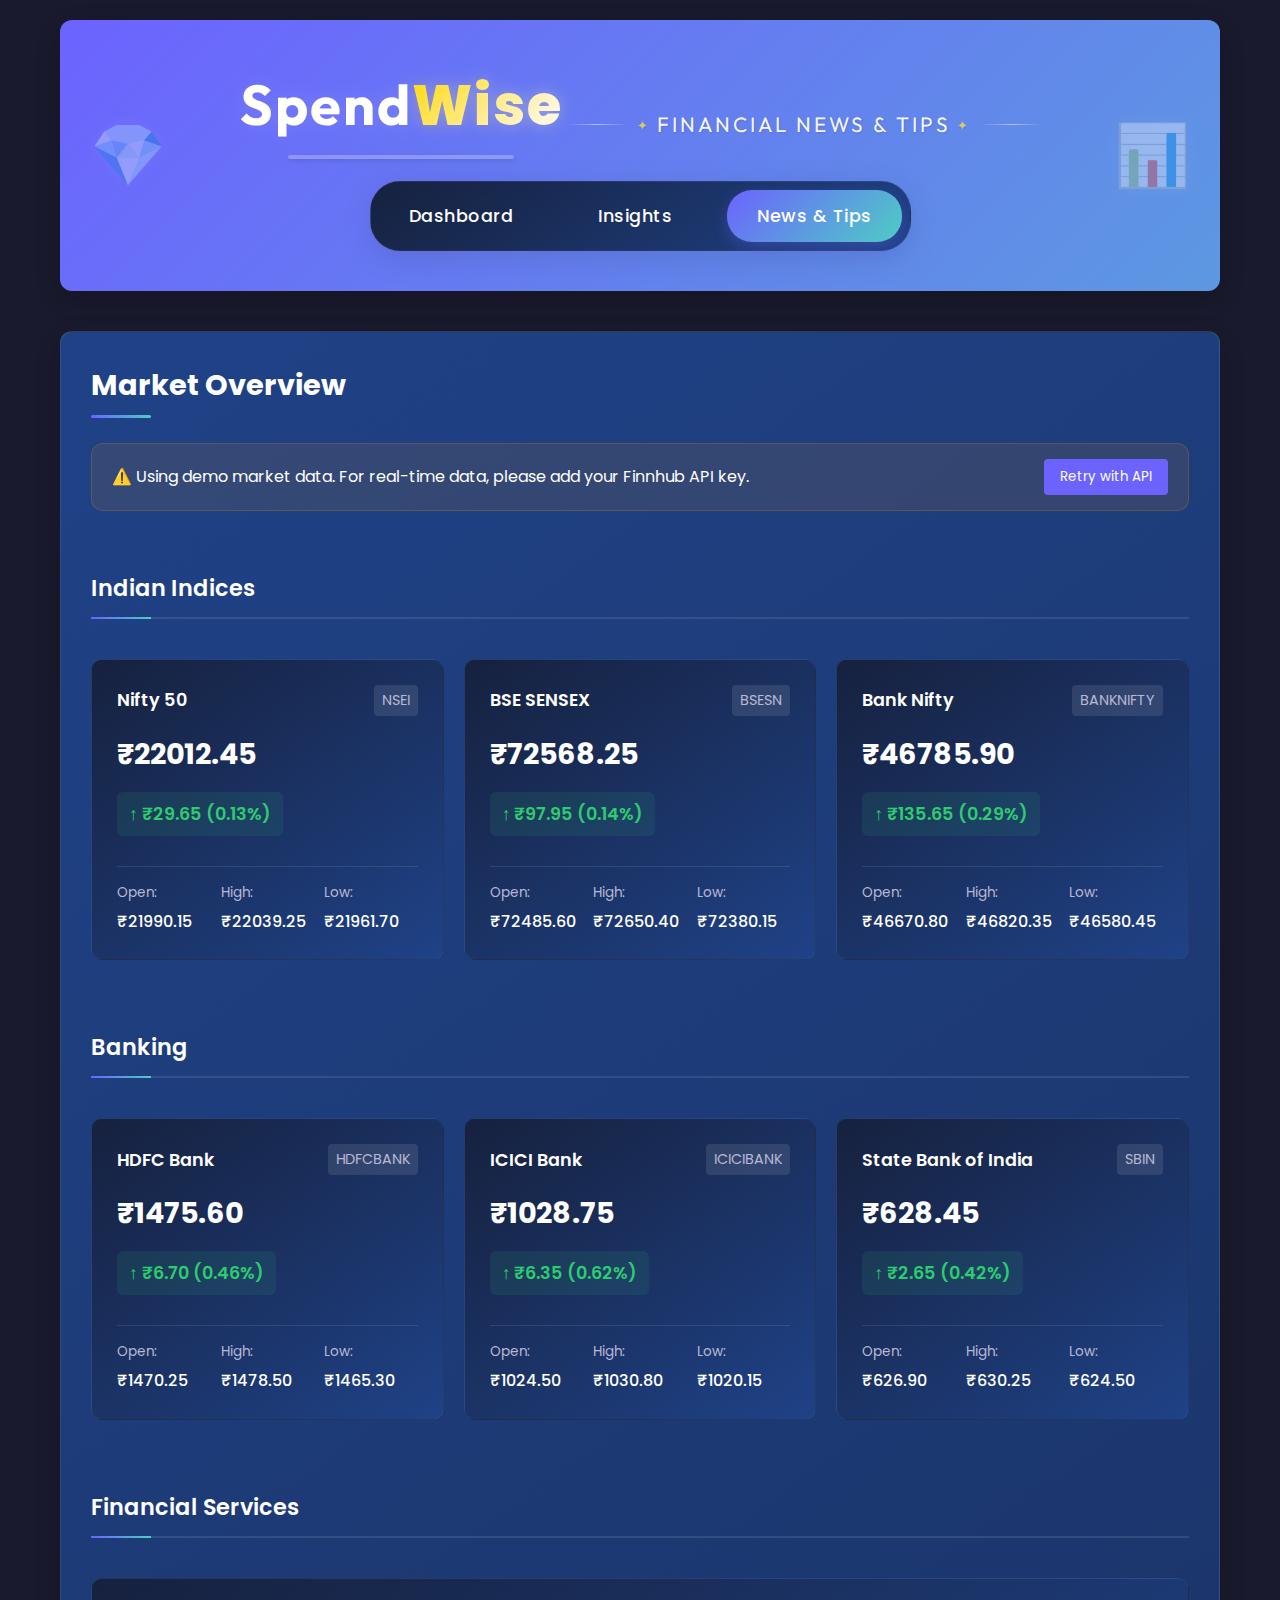
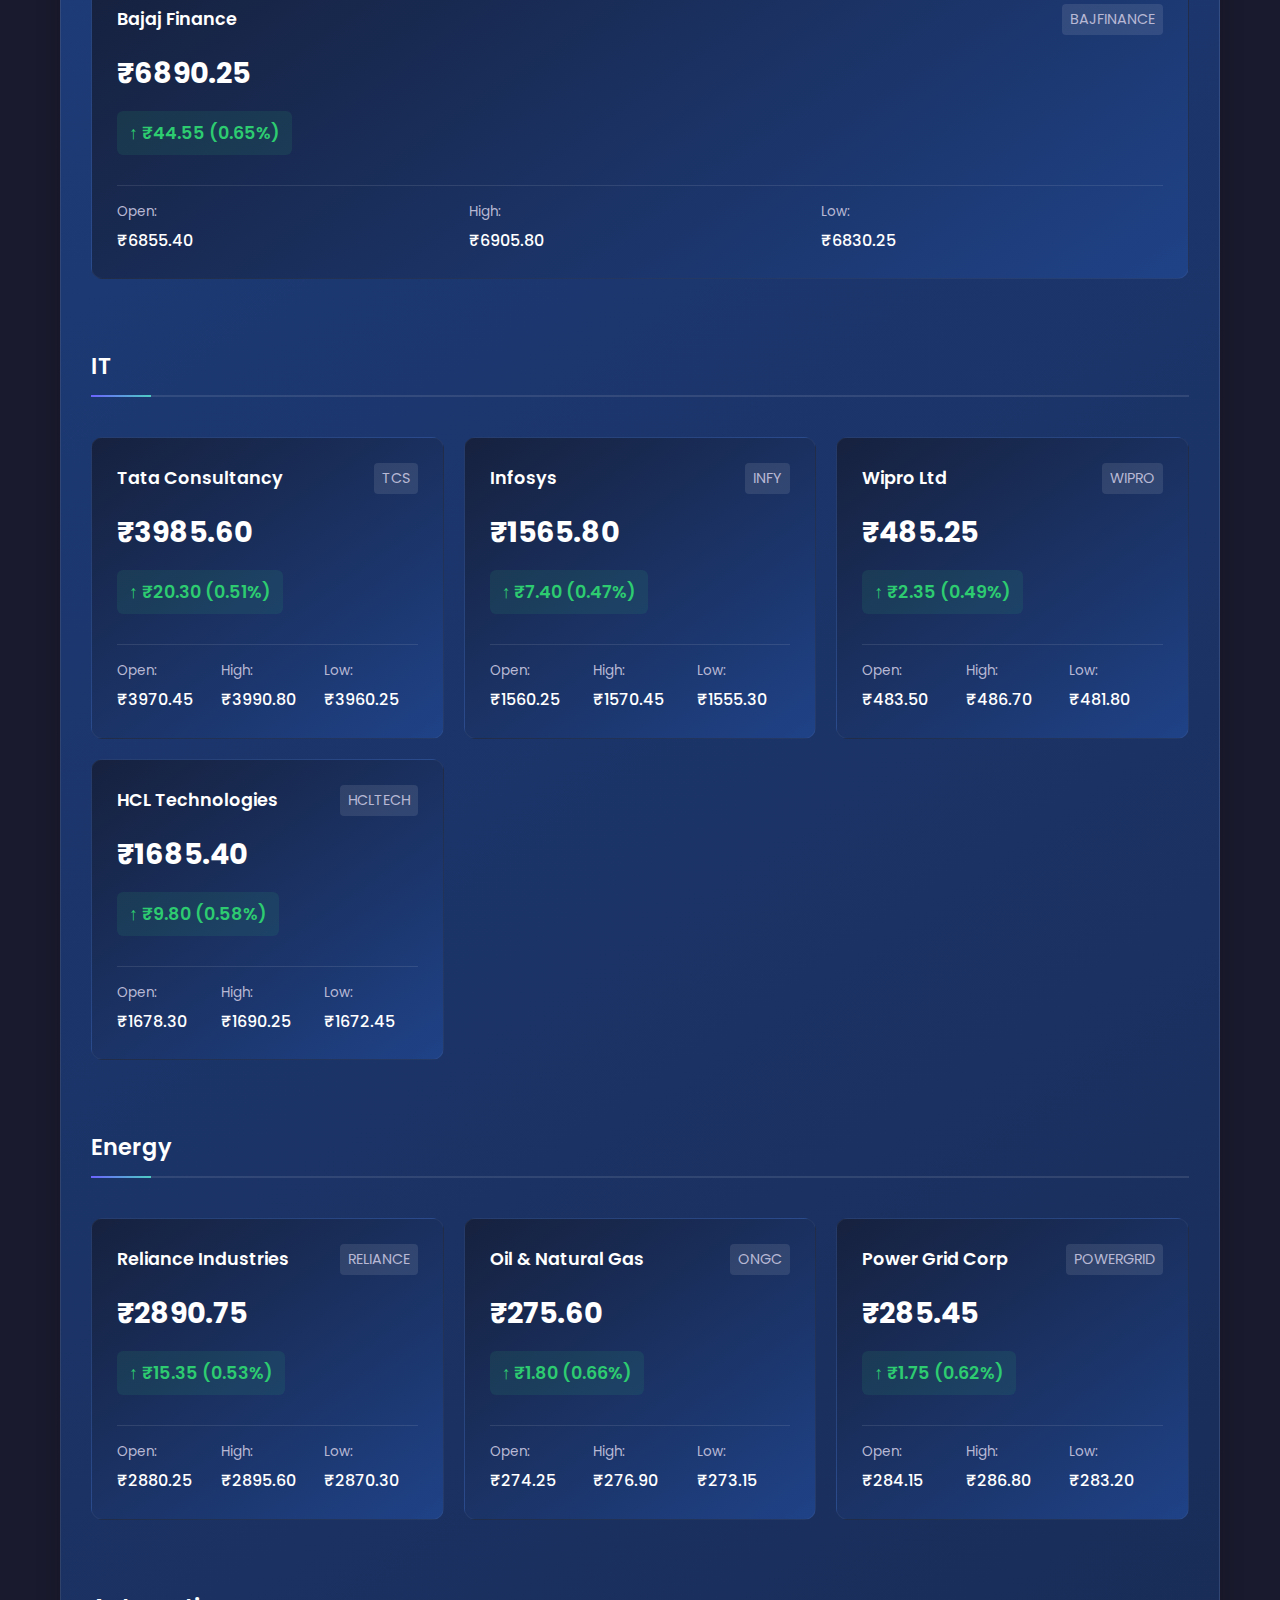
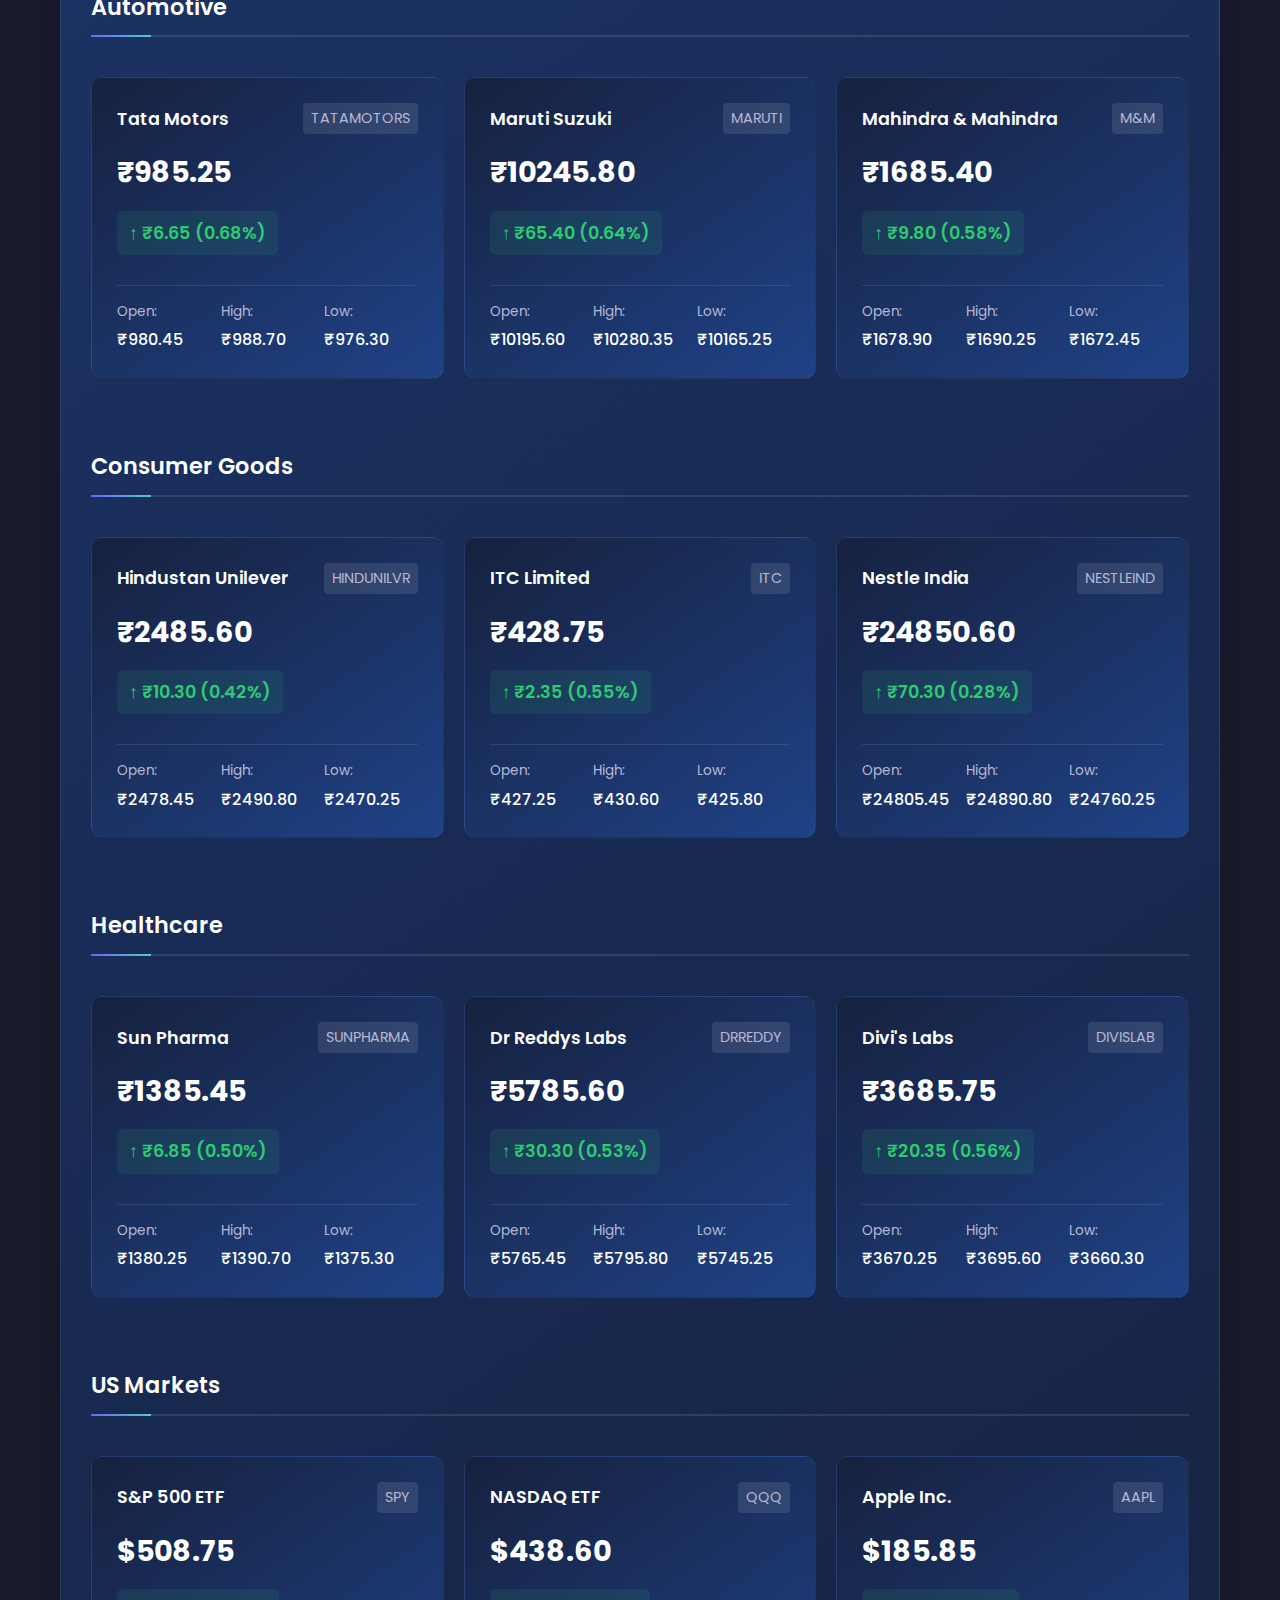
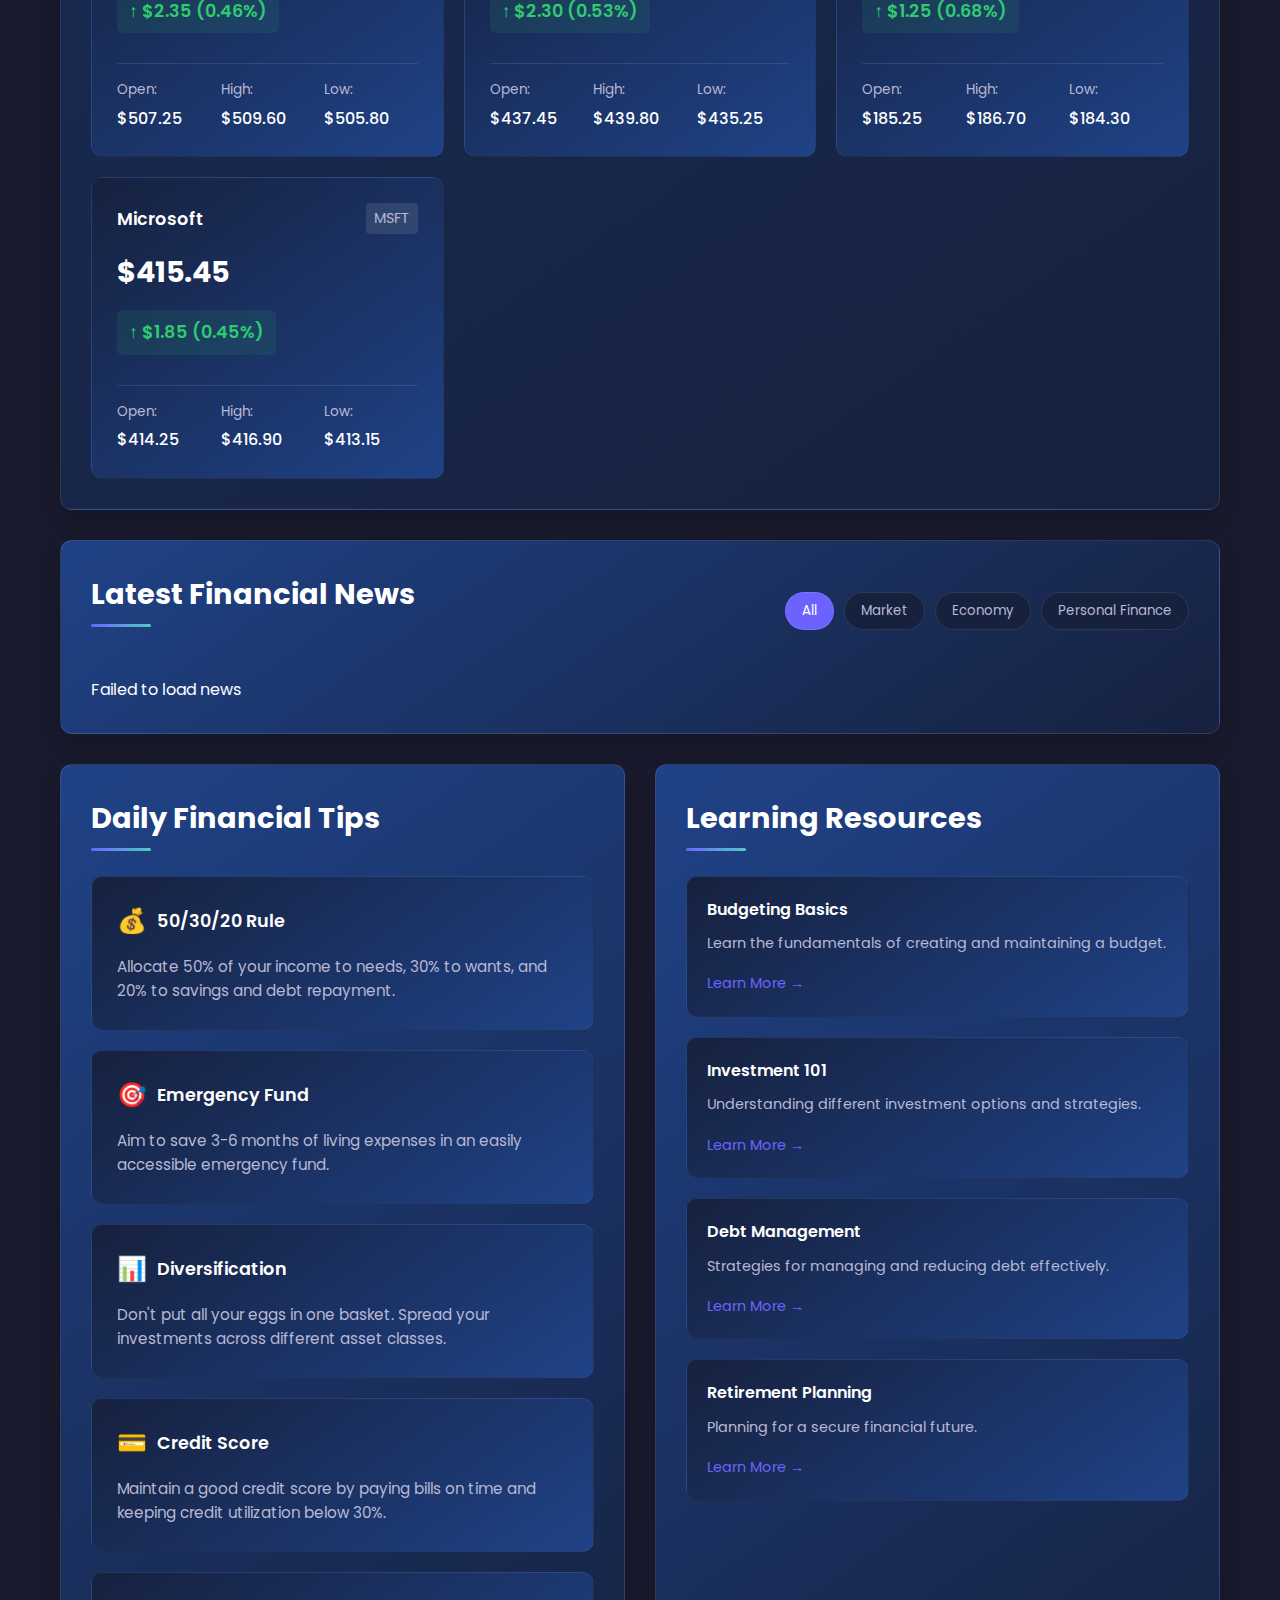
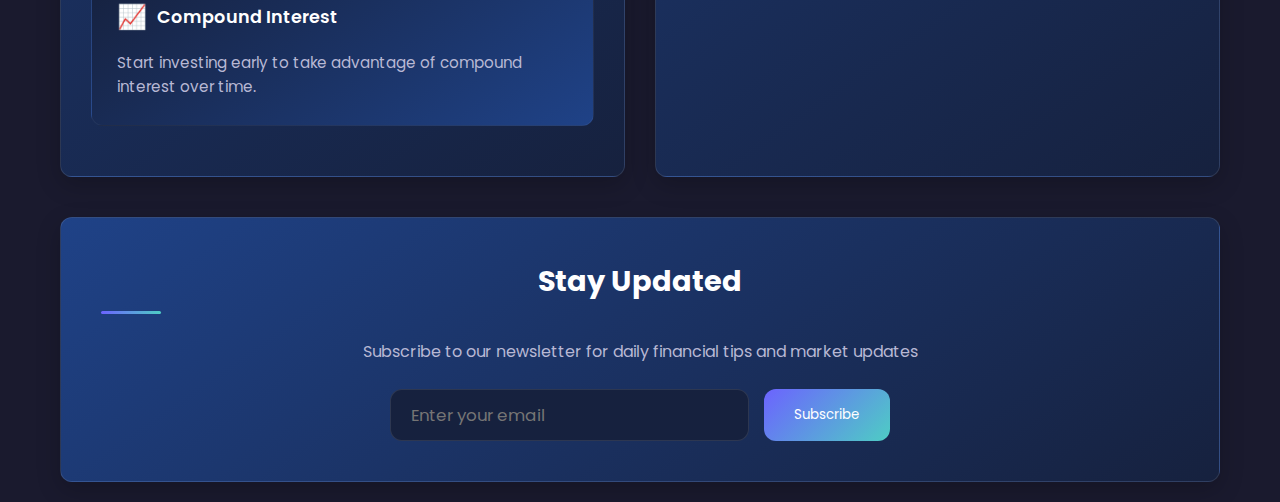
==== finance-news.html @ 13750cd9 "Added most of the functions" ====
<!DOCTYPE html>
<html lang="en">
<head>
    <meta charset="UTF-8">
    <meta name="viewport" content="width=device-width, initial-scale=1.0">
    <title>SpendWise - Financial News & Tips</title>
    <link rel="preconnect" href="https://fonts.googleapis.com">
    <link rel="preconnect" href="https://fonts.gstatic.com" crossorigin>
    <link href="https://fonts.googleapis.com/css2?family=Outfit:wght@400;500;600;700&family=Poppins:wght@300;400;500;600;700&display=swap" rel="stylesheet">
    <link rel="stylesheet" href="styles.css">
    <link rel="stylesheet" href="finance-news.css">
</head>
<body>
    <div class="container">
        <header>
            <h1>Spend<span class="wise-gradient" data-text="Wise">Wise</span></h1>
            <div class="subtitle-container">
                <p class="subtitle">Financial News & Tips</p>
            </div>
            <nav class="main-nav">
                <a href="index.html" class="nav-link">Dashboard</a>
                <a href="insights.html" class="nav-link">Insights</a>
                <a href="finance-news.html" class="nav-link active">News & Tips</a>
            </nav>
        </header>

        <div class="news-grid">
            <!-- Market Overview Section -->
            <div class="market-section">
                <h2>Market Overview</h2>
                <div class="market-indicators" id="marketIndicators">
                    <!-- Market indicators will be added dynamically -->
                </div>
            </div>

            <!-- Latest News Section -->
            <div class="news-section">
                <div class="section-header">
                    <h2>Latest Financial News</h2>
                    <div class="news-filters">
                        <button class="filter-btn active" data-category="all">All</button>
                        <button class="filter-btn" data-category="market">Market</button>
                        <button class="filter-btn" data-category="economy">Economy</button>
                        <button class="filter-btn" data-category="personal">Personal Finance</button>
                    </div>
                </div>
                <div class="news-container" id="newsContainer">
                    <!-- News articles will be added dynamically -->
                </div>
            </div>

            <!-- Financial Tips Section -->
            <div class="tips-section">
                <h2>Daily Financial Tips</h2>
                <div class="tips-carousel" id="tipsCarousel">
                    <!-- Tips will be added dynamically -->
                </div>
            </div>

            <!-- Learning Resources -->
            <div class="resources-section">
                <h2>Learning Resources</h2>
                <div class="resources-grid" id="resourcesGrid">
                    <!-- Resources will be added dynamically -->
                </div>
            </div>
        </div>

        <!-- Newsletter Subscription -->
        <div class="newsletter-section">
            <h2>Stay Updated</h2>
            <p>Subscribe to our newsletter for daily financial tips and market updates</p>
            <form id="newsletterForm" class="newsletter-form">
                <input type="email" id="emailInput" placeholder="Enter your email" required>
                <button type="submit" class="subscribe-btn">Subscribe</button>
            </form>
        </div>
    </div>
    <script src="finance-news.js"></script>
</body>
</html>
---- styles.css ----
* {
    margin: 0;
    padding: 0;
    box-sizing: border-box;
    font-family: 'Poppins', sans-serif;
}

:root {
    --primary-color: #6C63FF;      /* Modern purple */
    --secondary-color: #4ECDC4;    /* Bright turquoise */
    --income-color: #2ECC71;       /* Fresh green */
    --expense-color: #FF6B6B;      /* Soft red */
    --savings-color: #FFD93D;      /* Bright yellow */
    --dark-bg: #1A1A2E;           /* Deep navy */
    --darker-bg: #16213E;         /* Darker navy */
    --card-bg: #1F4287;           /* Rich blue */
    --text-primary: #ffffff;
    --text-secondary: #B8B8D4;
    --box-shadow: 0 8px 24px rgba(0, 0, 0, 0.2);
    --border-radius: 12px;
    --hover-transition: all 0.3s ease;
    --card-border: 1px solid rgba(255, 255, 255, 0.1);
}

body {
    background-color: var(--dark-bg);
    color: var(--text-primary);
    line-height: 1.6;
    min-height: 100vh;
}

.container {
    max-width: 1200px;
    margin: 0 auto;
    padding: 20px;
}

header {
    text-align: center;
    margin-bottom: 40px;
    padding: 40px 20px;
    background: linear-gradient(135deg, var(--primary-color), var(--secondary-color));
    border-radius: var(--border-radius);
    box-shadow: var(--box-shadow);
    position: relative;
    overflow: hidden;
    background-size: 200% 200%;
    animation: gradientShift 15s ease infinite;
}

header::before {
    content: '💎';
    position: absolute;
    left: 30px;
    top: 50%;
    transform: translateY(-50%);
    font-size: 3.8rem;
    opacity: 0.35;
    filter: drop-shadow(0 0 8px rgba(255, 255, 255, 0.15));
    animation: float-left 6s ease-in-out infinite;
}

header::after {
    content: '📊';
    position: absolute;
    right: 30px;
    top: 50%;
    transform: translateY(-50%);
    font-size: 3.8rem;
    opacity: 0.35;
    filter: drop-shadow(0 0 8px rgba(255, 255, 255, 0.15));
    animation: float-right 6s ease-in-out infinite;
}

header h1 {
    font-family: 'Outfit', sans-serif;
    font-size: 3.5rem;
    margin-bottom: 5px;
    font-weight: 700;
    letter-spacing: 2px;
    position: relative;
    display: inline-block;
    color: white;
    filter: drop-shadow(0 0 10px rgba(255, 255, 255, 0.1));
}

header h1::first-letter {
    color: inherit;
    text-shadow: inherit;
}

header h1::after {
    content: '';
    position: absolute;
    bottom: -8px;
    left: 50%;
    transform: translateX(-50%);
    width: 70%;
    height: 4px;
    background: rgba(255, 255, 255, 0.25);
    border-radius: 4px;
    box-shadow: 0 2px 4px rgba(0, 0, 0, 0.1);
}

.subtitle-container {
    position: relative;
    margin-top: 20px;
    padding-top: 15px;
    display: inline-flex;
    align-items: center;
    gap: 15px;
}

.subtitle-container::before,
.subtitle-container::after {
    content: '';
    height: 1px;
    width: 60px;
    background: linear-gradient(to right, transparent, rgba(255, 255, 255, 0.5), transparent);
}

.subtitle {
    font-family: 'Outfit', sans-serif;
    color: rgba(255, 255, 255, 0.95);
    font-size: 1.3rem;
    font-weight: 400;
    letter-spacing: 3px;
    text-transform: uppercase;
    position: relative;
    display: inline-block;
    padding: 0 15px;
    text-shadow: 1px 1px 2px rgba(0, 0, 0, 0.1);
}

.subtitle::before,
.subtitle::after {
    content: '✦';
    position: absolute;
    top: 50%;
    transform: translateY(-50%);
    color: var(--savings-color);
    font-size: 0.8rem;
    opacity: 0.8;
}

.subtitle::before {
    left: -5px;
}

.subtitle::after {
    right: -5px;
}

/* Add a subtle animation to the header */
@keyframes gradientShift {
    0% {
        background-position: 0% 50%;
    }
    50% {
        background-position: 100% 50%;
    }
    100% {
        background-position: 0% 50%;
    }
}

@keyframes float-left {
    0%, 100% {
        transform: translateY(-50%) translateX(0);
        opacity: 0.35;
    }
    50% {
        transform: translateY(-50%) translateX(8px);
        opacity: 0.4;
    }
}

@keyframes float-right {
    0%, 100% {
        transform: translateY(-50%) translateX(0);
        opacity: 0.35;
    }
    50% {
        transform: translateY(-50%) translateX(-8px);
        opacity: 0.4;
    }
}

.stats-container {
    display: grid;
    grid-template-columns: repeat(3, 1fr);
    gap: 25px;
    margin-bottom: 40px;
}

.stat-box {
    background: linear-gradient(145deg, var(--card-bg), var(--darker-bg));
    padding: 25px;
    border-radius: var(--border-radius);
    box-shadow: var(--box-shadow);
    text-align: center;
    transition: var(--hover-transition);
    border: var(--card-border);
    position: relative;
    overflow: hidden;
}

.stat-box::before {
    content: '';
    position: absolute;
    top: 0;
    left: 0;
    width: 100%;
    height: 4px;
    background: linear-gradient(to right, var(--primary-color), var(--secondary-color));
}

.stat-box.income::before {
    background: linear-gradient(to right, var(--income-color), var(--primary-color));
}

.stat-box.expenses::before {
    background: linear-gradient(to right, var(--expense-color), var(--primary-color));
}

.stat-box.savings::before {
    background: linear-gradient(to right, var(--savings-color), var(--primary-color));
}

.stat-box:hover {
    transform: translateY(-5px);
    box-shadow: 0 12px 20px rgba(0, 0, 0, 0.3);
}

.stat-box h3 {
    font-size: 1.3rem;
    margin-bottom: 15px;
    color: var(--text-secondary);
}

.amount {
    font-size: 2rem;
    font-weight: bold;
    text-shadow: 0 2px 4px rgba(0, 0, 0, 0.2);
}

.main-content {
    display: grid;
    grid-template-columns: repeat(2, 1fr);
    gap: 30px;
}

.form-section, 
.currency-converter, 
.date-filter,
.charts-section,
.transactions-list {
    background: linear-gradient(145deg, var(--card-bg), var(--darker-bg));
    border-radius: var(--border-radius);
    box-shadow: var(--box-shadow);
    border: var(--card-border);
    position: relative;
    overflow: hidden;
}

.form-section::before,
.currency-converter::before,
.date-filter::before,
.charts-section::before,
.transactions-list::before,
.stat-box::before {
    content: '';
    position: absolute;
    top: 0;
    left: 0;
    width: 100%;
    height: 4px;
    background: linear-gradient(to right, var(--primary-color), var(--secondary-color));
}

.form-section, 
.currency-converter, 
.date-filter {
    padding: 35px;
}

.charts-section {
    padding: 25px;
    margin-bottom: 30px;
}

.transactions-list {
    grid-column: 1 / -1;  /* Make it span full width */
    padding: 30px;
    margin-top: 40px;
}

.transactions-list h2 {
    color: var(--text-primary);
    font-size: 2rem;
    margin-bottom: 30px;
    text-align: center;
    text-transform: uppercase;
    letter-spacing: 2px;
    position: relative;
    padding-bottom: 15px;
}

.transactions-list h2::after {
    content: '';
    position: absolute;
    bottom: 0;
    left: 50%;
    transform: translateX(-50%);
    width: 150px;
    height: 4px;
    background: linear-gradient(to right, var(--primary-color), var(--secondary-color));
    border-radius: 3px;
}

#transactions-container {
    display: grid;
    gap: 15px;
    max-height: 600px;
    overflow-y: auto;
    padding: 10px;
    padding-right: 10px;
    margin-top: 20px;
    scrollbar-width: none;  /* For Firefox */
    -ms-overflow-style: none;  /* For Internet Explorer and Edge */
}

.transaction-item {
    background: var(--darker-bg);
    padding: 25px 30px;
    border-radius: var(--border-radius);
    border: var(--card-border);
    transition: var(--hover-transition);
    display: flex;
    justify-content: space-between;
    align-items: center;
    position: relative;
    overflow: hidden;
    gap: 20px;
}

.transaction-item::before {
    content: '';
    position: absolute;
    left: 0;
    top: 0;
    height: 100%;
    width: 4px;
    background: linear-gradient(to right, var(--primary-color), var(--secondary-color));
    opacity: 0;
    transition: var(--hover-transition);
}

.transaction-item:hover::before {
    opacity: 1;
}

.transaction-item.income::before {
    background: linear-gradient(to right, var(--income-color), var(--primary-color));
}

.transaction-item.expense::before {
    background: linear-gradient(to right, var(--expense-color), var(--primary-color));
}

.transaction-item:hover {
    transform: translateX(5px);
    box-shadow: -5px 5px 15px rgba(0, 0, 0, 0.2);
}

.transaction-details {
    display: flex;
    flex-direction: column;
    gap: 12px;
    flex: 1;
    min-width: 0; /* Allows text truncation to work */
}

.transaction-item strong {
    font-size: 1.2rem;
    color: var(--text-primary);
    font-weight: 600;
    white-space: nowrap;
    overflow: hidden;
    text-overflow: ellipsis;
}

.transaction-meta {
    display: flex;
    gap: 15px;
    align-items: center;
    flex-wrap: wrap;
}

.transaction-meta .category {
    background: linear-gradient(145deg, var(--card-bg), var(--darker-bg));
    padding: 8px 16px;
    border-radius: 20px;
    color: var(--text-primary);
    font-size: 0.9rem;
    letter-spacing: 0.5px;
    white-space: nowrap;
    border: var(--card-border);
}

.transaction-meta .date {
    color: var(--text-secondary);
    font-size: 0.9rem;
}

.transaction-amount {
    display: flex;
    align-items: center;
    gap: 20px;
    min-width: 180px;
    justify-content: flex-end;
    flex-shrink: 0;
}

.transaction-amount .amount {
    font-size: 1.3rem;
    font-weight: 600;
    white-space: nowrap;
}

.delete-btn {
    background: linear-gradient(145deg, var(--darker-bg), var(--card-bg));
    color: var(--expense-color);
    border: var(--card-border);
    border-radius: 50%;
    width: 35px;
    height: 35px;
    display: flex;
    align-items: center;
    justify-content: center;
    cursor: pointer;
    transition: var(--hover-transition);
    font-size: 1.4rem;
}

.delete-btn:hover {
    background: var(--expense-color);
    color: white;
    transform: rotate(90deg);
}

.form-group {
    margin-bottom: 25px;
    position: relative;
}

.form-group label {
    display: block;
    color: var(--text-secondary);
    margin-bottom: 10px;
    font-size: 0.95rem;
    letter-spacing: 0.5px;
}

input, select {
    width: 100%;
    padding: 14px 18px;
    background: var(--darker-bg);
    border: 2px solid rgba(255, 255, 255, 0.1);
    border-radius: var(--border-radius);
    font-size: 1.05rem;
    color: var(--text-primary);
    transition: var(--hover-transition);
}

input:hover, select:hover {
    border-color: rgba(255, 255, 255, 0.2);
}

input:focus, select:focus {
    outline: none;
    border-color: var(--primary-color);
    box-shadow: 0 0 0 3px rgba(142, 68, 173, 0.2);
}

select optgroup {
    background: var(--darker-bg);
    color: var(--text-secondary);
    font-weight: bold;
    padding: 8px;
}

select option {
    background: var(--darker-bg);
    color: var(--text-primary);
    padding: 12px;
}

.btn-submit, .btn-convert, .btn-filter {
    width: 100%;
    padding: 16px;
    background: linear-gradient(135deg, var(--primary-color), var(--secondary-color));
    color: white;
    border: none;
    border-radius: var(--border-radius);
    cursor: pointer;
    font-size: 1.1rem;
    font-weight: 600;
    transition: var(--hover-transition);
    text-transform: uppercase;
    letter-spacing: 1.5px;
    position: relative;
    overflow: hidden;
}

.btn-submit:hover, .btn-convert:hover, .btn-filter:hover {
    transform: translateY(-2px);
    box-shadow: 0 8px 20px rgba(142, 68, 173, 0.4);
}

.btn-submit:active, .btn-convert:active, .btn-filter:active {
    transform: translateY(1px);
}

/* Currency Converter Specific Styles */
.converter-form {
    display: grid;
    gap: 20px;
}

.currency-select-group {
    display: grid;
    grid-template-columns: 1fr auto 1fr;
    gap: 15px;
    align-items: center;
}

.to {
    color: var(--text-secondary);
    font-size: 1.2rem;
    text-align: center;
    width: 40px;
    height: 40px;
    line-height: 40px;
    background: var(--darker-bg);
    border-radius: 50%;
    margin: 0 10px;
}

.conversion-result {
    background: var(--darker-bg);
    padding: 20px;
    border-radius: var(--border-radius);
    margin-top: 25px;
    text-align: center;
    font-size: 1.4rem;
    color: var(--text-primary);
    border: 2px solid rgba(255, 255, 255, 0.1);
    text-shadow: 0 2px 4px rgba(0, 0, 0, 0.2);
}

/* Filter Section Specific Styles */
.filter-form {
    display: grid;
    gap: 20px;
}

.date-range {
    display: grid;
    grid-template-columns: 1fr 1fr;
    gap: 15px;
}

.summary-section {
    background: linear-gradient(145deg, var(--card-bg), var(--darker-bg));
    padding: 20px;
    border-radius: var(--border-radius);
    margin-top: 25px;
    border: var(--card-border);
    box-shadow: var(--box-shadow);
    position: relative;
    overflow: hidden;
}

.summary-section::before {
    content: '';
    position: absolute;
    top: 0;
    left: 0;
    width: 100%;
    height: 4px;
    background: linear-gradient(to right, var(--primary-color), var(--secondary-color));
}

.summary-section h3 {
    color: var(--text-primary);
    font-size: 1.3rem;
    margin-bottom: 20px;
    text-align: center;
    letter-spacing: 1px;
    position: relative;
    padding-bottom: 12px;
    font-weight: 600;
}

.summary-section h3::after {
    content: '';
    position: absolute;
    bottom: 0;
    left: 50%;
    transform: translateX(-50%);
    width: 80px;
    height: 3px;
    background: linear-gradient(to right, var(--primary-color), var(--secondary-color));
    border-radius: 3px;
}

.summary-stats {
    display: grid;
    grid-template-columns: repeat(3, 1fr);
    gap: 15px;
}

.summary-item {
    background: var(--darker-bg);
    padding: 15px 10px;
    border-radius: var(--border-radius);
    text-align: center;
    border: 2px solid rgba(255, 255, 255, 0.1);
    transition: var(--hover-transition);
    position: relative;
    overflow: hidden;
    min-height: 85px;
    display: flex;
    flex-direction: column;
    justify-content: center;
}

.summary-item::before {
    content: '';
    position: absolute;
    top: 0;
    left: 0;
    width: 100%;
    height: 3px;
    background: linear-gradient(to right, var(--primary-color), var(--secondary-color));
    opacity: 0;
    transition: var(--hover-transition);
}

.summary-item:hover {
    transform: translateY(-3px);
    border-color: rgba(255, 255, 255, 0.2);
}

.summary-item:hover::before {
    opacity: 1;
}

.summary-item span:first-child {
    color: var(--text-secondary);
    font-size: 0.85rem;
    display: block;
    margin-bottom: 8px;
    letter-spacing: 0.5px;
    text-transform: uppercase;
}

.summary-item span:last-child {
    font-size: 1.3rem;
    font-weight: 600;
    color: var(--text-primary);
    text-shadow: 0 2px 4px rgba(0, 0, 0, 0.2);
    padding: 0 5px;
}

/* Add specific colors for different summary items */
.summary-item:nth-child(1) span:last-child {
    color: var(--primary-color);
}

.summary-item:nth-child(2) span:last-child {
    color: var(--expense-color);
}

.summary-item:nth-child(3) span:last-child {
    color: var(--income-color);
}

.chart-container {
    height: 500px;
    width: 100%;
    max-width: 800px;
    margin: 0 auto;
    position: relative;
    display: flex;
    justify-content: center;
    align-items: center;
}

.chart-title {
    text-align: center;
    color: var(--text-primary);
    margin-bottom: 25px;
    font-size: 1.8rem;
    position: relative;
    padding-bottom: 15px;
    text-transform: uppercase;
    letter-spacing: 1px;
}

.chart-title::after {
    content: '';
    position: absolute;
    bottom: 0;
    left: 50%;
    transform: translateX(-50%);
    width: 80px;
    height: 3px;
    background: linear-gradient(to right, var(--primary-color), var(--secondary-color));
    border-radius: 3px;
}

.chart-legend {
    position: absolute;
    right: 20px;
    top: 50%;
    transform: translateY(-50%);
    background: var(--card-bg);
    padding: 15px;
    border-radius: var(--border-radius);
    border: var(--card-border);
    max-height: 80%;
    overflow-y: auto;
    z-index: 10;
    display: none;
}

/* Update chart legend scrollbar to match */
.chart-legend::-webkit-scrollbar {
    width: 6px;
    background: transparent;
}

.chart-legend::-webkit-scrollbar-track {
    background: var(--darker-bg);
    border-radius: 10px;
}

.chart-legend::-webkit-scrollbar-thumb {
    background: rgba(255, 255, 255, 0.1);
    border-radius: 10px;
    border: 2px solid var(--darker-bg);
}

.chart-legend::-webkit-scrollbar-thumb:hover {
    background: rgba(255, 255, 255, 0.2);
}

.legend-item {
    display: flex;
    align-items: center;
    padding: 8px 0;
    color: var(--text-primary);
    transition: var(--hover-transition);
}

.legend-item:hover {
    transform: translateX(5px);
}

.legend-color {
    width: 12px;
    height: 12px;
    border-radius: 50%;
    margin-right: 12px;
}

.legend-text {
    font-size: 0.9rem;
    min-width: 120px;
}

.legend-percent {
    margin-left: 12px;
    color: var(--text-secondary);
    font-weight: bold;
}

h2 {
    color: var(--text-primary);
    margin-bottom: 25px;
    font-size: 1.8rem;
    position: relative;
    padding-bottom: 10px;
}

h2::after {
    content: '';
    position: absolute;
    bottom: 0;
    left: 0;
    width: 60px;
    height: 3px;
    background: linear-gradient(to right, var(--primary-color), var(--secondary-color));
    border-radius: 3px;
}

.filter-form label {
    color: var(--text-secondary);
    margin-bottom: 8px;
    display: block;
}

@media (max-width: 768px) {
    .stats-container,
    .main-content,
    .summary-stats {
        grid-template-columns: 1fr;
    }

    .charts-section,
    .transactions-list {
        grid-column: 1;
    }

    header {
        padding: 25px 15px;
    }

    header::before,
    header::after {
        display: none;
    }

    header h1 {
        font-size: 2.4rem;
    }

    .subtitle {
        font-size: 1.1rem;
    }

    .stat-box {
        padding: 20px;
    }

    .amount {
        font-size: 1.8rem;
    }

    .transaction-item {
        padding: 20px;
        flex-direction: column;
        align-items: flex-start;
        gap: 15px;
    }

    .transaction-amount {
        width: 100%;
        justify-content: space-between;
        min-width: unset;
    }

    .transaction-meta {
        gap: 10px;
    }

    .summary-item {
        min-height: 100px;
        padding: 20px 15px;
    }

    .summary-item span:last-child {
        font-size: 1.4rem;
    }
}

/* Style the legend items */
.chart-container canvas {
    margin: 0 auto;
}

/* Custom legend styles */
#expense-chart {
    margin-bottom: 20px;
}

/* Legend item styles */
.chartjs-legend li {
    display: inline-flex;
    align-items: center;
    margin: 0 10px;
}

.chartjs-legend li span {
    display: inline-block;
    width: 12px;
    height: 12px;
    margin-right: 8px;
    border-radius: 50%;
}

/* Legend item hover effect */
.chartjs-legend li:hover {
    cursor: pointer;
    opacity: 0.8;
    transform: translateX(5px);
    transition: all 0.3s ease;
}

/* Remove previous gradient styles */
.gradient-text, .golden-w {
    display: none;
}

/* New elegant gradient styles */
.wise-gradient {
    background: linear-gradient(
        135deg,
        #FFD700 0%,    /* Bright Gold */
        #FFF8DC 20%,   /* Cornsilk */
        #FFDF00 40%,   /* Golden Yellow */
        #FFFACD 60%,   /* Lemon Chiffon */
        #FFE87C 80%,   /* Light Golden */
        #FFD700 100%   /* Back to Bright Gold */
    );
    background-size: 400% 400%;
    -webkit-background-clip: text;
    background-clip: text;
    -webkit-text-fill-color: transparent;
    animation: random-golden-flow 20s ease-in-out infinite;
    display: inline-block;
    text-shadow: none;
    position: relative;
    font-weight: 800;
}

@keyframes random-golden-flow {
    0%, 100% {
        background-position: 0% 50%;
    }
    20% {
        background-position: 100% 30%;
    }
    40% {
        background-position: 50% 100%;
    }
    60% {
        background-position: 0% 70%;
    }
    80% {
        background-position: 100% 50%;
    }
}

/* Brighter glow effect */
.wise-gradient::after {
    content: attr(data-text);
    position: absolute;
    left: 0;
    top: 0;
    z-index: -1;
    background: linear-gradient(
        45deg,
        rgba(255, 215, 0, 0.3),    /* Brighter gold glow */
        rgba(255, 250, 205, 0.3)    /* Brighter lemon chiffon glow */
    );
    -webkit-background-clip: text;
    background-clip: text;
    filter: blur(8px);
    opacity: 0.8;
    animation: glow 6s ease-in-out infinite alternate;
}

@keyframes glow {
    0% {
        filter: blur(8px);
        opacity: 0.5;
    }
    50% {
        filter: blur(12px);
        opacity: 0.8;
    }
    100% {
        filter: blur(8px);
        opacity: 0.5;
    }
}

/* Main scrollbar styling */
::-webkit-scrollbar {
    width: 10px;
    background: transparent;
}

::-webkit-scrollbar-track {
    background: var(--dark-bg);
}

::-webkit-scrollbar-thumb {
    background: rgba(255, 255, 255, 0.1);
    border-radius: 10px;
    border: 3px solid var(--dark-bg);
}

::-webkit-scrollbar-thumb:hover {
    background: rgba(255, 255, 255, 0.2);
}

/* Transaction section - hide scrollbar */
#transactions-container::-webkit-scrollbar {
    display: none;
}

/* Remove previous scrollbar styles for transactions */
#transactions-container::-webkit-scrollbar-track,
#transactions-container::-webkit-scrollbar-thumb,
#transactions-container::-webkit-scrollbar-thumb:hover {
    display: none;
}

/* Navigation Styles */
.main-nav {
    margin-top: 25px;
    display: flex;
    justify-content: center;
    gap: 25px;
    padding: 5px;
    background: linear-gradient(145deg, var(--darker-bg), var(--card-bg));
    border-radius: 30px;
    padding: 8px;
    width: fit-content;
    margin-left: auto;
    margin-right: auto;
    border: 1px solid rgba(255, 255, 255, 0.05);
    box-shadow: 0 8px 32px rgba(0, 0, 0, 0.1);
}

.nav-link {
    color: var(--text-primary);
    text-decoration: none;
    padding: 12px 30px;
    border-radius: 25px;
    font-weight: 500;
    font-size: 1.1rem;
    letter-spacing: 0.5px;
    transition: all 0.3s ease;
    position: relative;
    overflow: hidden;
    background: transparent;
    z-index: 1;
}

.nav-link::before {
    content: '';
    position: absolute;
    top: 0;
    left: 0;
    width: 100%;
    height: 100%;
    background: linear-gradient(135deg, var(--primary-color), var(--secondary-color));
    opacity: 0;
    transition: opacity 0.3s ease;
    z-index: -1;
    border-radius: 25px;
}

.nav-link:hover::before {
    opacity: 0.8;
}

.nav-link:hover {
    color: white;
    transform: translateY(-2px);
    box-shadow: 0 5px 15px rgba(108, 99, 255, 0.2);
}

.nav-link.active {
    background: linear-gradient(135deg, var(--primary-color), var(--secondary-color));
    color: white;
    box-shadow: 0 5px 15px rgba(108, 99, 255, 0.3);
}

.nav-link.active:hover {
    transform: translateY(-2px);
}

/* Responsive styles for navigation */
@media (max-width: 768px) {
    .main-nav {
        gap: 15px;
        padding: 6px;
    }

    .nav-link {
        padding: 10px 20px;
        font-size: 1rem;
    }
}

@media (max-width: 480px) {
    .main-nav {
        gap: 10px;
        padding: 4px;
    }

    .nav-link {
        padding: 8px 16px;
        font-size: 0.9rem;
    }
}

/* Calendar Styling */
input[type="date"] {
    position: relative;
    padding: 14px 18px;
    background: var(--darker-bg);
    border: 2px solid rgba(255, 255, 255, 0.1);
    border-radius: var(--border-radius);
    font-size: 1.05rem;
    color: var(--text-primary);
    transition: var(--hover-transition);
    width: 100%;
    min-height: 52px;
    font-family: 'Poppins', sans-serif;
    cursor: pointer;
}

/* Calendar Icon */
input[type="date"]::-webkit-calendar-picker-indicator {
    position: absolute;
    right: 10px;
    top: 50%;
    transform: translateY(-50%);
    width: 24px;
    height: 24px;
    background-image: url("data:image/svg+xml,%3Csvg xmlns='http://www.w3.org/2000/svg' width='24' height='24' viewBox='0 0 24 24' fill='none' stroke='%236C63FF' stroke-width='2' stroke-linecap='round' stroke-linejoin='round'%3E%3Crect x='3' y='4' width='18' height='18' rx='2' ry='2'%3E%3C/rect%3E%3Cline x1='16' y1='2' x2='16' y2='6'%3E%3C/line%3E%3Cline x1='8' y1='2' x2='8' y2='6'%3E%3C/line%3E%3Cline x1='3' y1='10' x2='21' y2='10'%3E%3C/line%3E%3C/svg%3E");
    background-repeat: no-repeat;
    background-position: center;
    background-size: contain;
    opacity: 0.7;
    cursor: pointer;
    transition: var(--hover-transition);
}

input[type="date"]:hover::-webkit-calendar-picker-indicator {
    opacity: 1;
    transform: translateY(-50%) scale(1.1);
}

/* Calendar Dropdown Styling */
input[type="date"]::-webkit-datetime-edit {
    padding: 0;
    margin: 0;
    color: var(--text-primary);
}

input[type="date"]::-webkit-datetime-edit-fields-wrapper {
    padding: 0;
    display: flex;
    align-items: center;
    gap: 4px;
}

input[type="date"]::-webkit-datetime-edit-day-field,
input[type="date"]::-webkit-datetime-edit-month-field,
input[type="date"]::-webkit-datetime-edit-year-field {
    padding: 2px 4px;
    background: rgba(108, 99, 255, 0.1);
    border-radius: 4px;
    transition: var(--hover-transition);
}

input[type="date"]::-webkit-datetime-edit-text {
    color: var(--text-secondary);
    opacity: 0.8;
    padding: 0 2px;
}

/* Hover effects for date fields */
input[type="date"]:hover::-webkit-datetime-edit-day-field,
input[type="date"]:hover::-webkit-datetime-edit-month-field,
input[type="date"]:hover::-webkit-datetime-edit-year-field {
    background: rgba(108, 99, 255, 0.2);
}

/* Focus styles */
input[type="date"]:focus {
    border-color: var(--primary-color);
    box-shadow: 0 0 0 3px rgba(108, 99, 255, 0.2);
    outline: none;
}

input[type="date"]:focus::-webkit-datetime-edit-day-field,
input[type="date"]:focus::-webkit-datetime-edit-month-field,
input[type="date"]:focus::-webkit-datetime-edit-year-field {
    background: rgba(108, 99, 255, 0.25);
    color: var(--text-primary);
}

/* Remove spinner buttons */
input[type="date"]::-webkit-inner-spin-button {
    display: none;
}

/* Invalid state */
input[type="date"]:invalid {
    border-color: rgba(255, 107, 107, 0.4);
}

input[type="date"]:invalid::-webkit-datetime-edit {
    color: var(--text-secondary);
}

/* Calendar popup (Note: Limited styling possible) */
::-webkit-calendar-picker {
    background-color: var(--darker-bg);
    color: var(--text-primary);
    border: 1px solid rgba(255, 255, 255, 0.1);
    border-radius: var(--border-radius);
    padding: 10px;
}
---- finance-news.css ----
/* News Grid Layout */
.news-grid {
    display: grid;
    grid-template-columns: repeat(2, 1fr);
    gap: 30px;
    margin-top: 40px;
}

/* Market Overview Section */
.market-section {
    grid-column: 1 / -1;
    background: linear-gradient(145deg, var(--card-bg), var(--darker-bg));
    border-radius: var(--border-radius);
    padding: 30px;
    box-shadow: var(--box-shadow);
    border: var(--card-border);
}

.market-section-title {
    font-size: 1.4rem;
    font-weight: 600;
    color: var(--text-primary);
    margin: 20px 0;
    padding-bottom: 10px;
    border-bottom: 2px solid rgba(255, 255, 255, 0.1);
    position: relative;
}

.market-section-title::after {
    content: '';
    position: absolute;
    bottom: -2px;
    left: 0;
    width: 60px;
    height: 2px;
    background: linear-gradient(to right, var(--primary-color), var(--secondary-color));
}

.market-section-title:first-child {
    margin-top: 0;
}

.market-grid {
    display: grid;
    grid-template-columns: repeat(auto-fit, minmax(300px, 1fr));
    gap: 20px;
    margin-bottom: 30px;
}

.market-grid:last-child {
    margin-bottom: 0;
}

.market-indicators {
    display: flex;
    flex-direction: column;
    gap: 20px;
}

.market-indicator {
    background: linear-gradient(145deg, var(--darker-bg), var(--card-bg));
    padding: 25px;
    border-radius: var(--border-radius);
    border: 1px solid rgba(255, 255, 255, 0.05);
    transition: transform 0.3s ease, box-shadow 0.3s ease;
}

.market-indicator:hover {
    transform: translateY(-5px);
    box-shadow: 0 8px 24px rgba(0, 0, 0, 0.2);
}

.indicator-header {
    display: flex;
    justify-content: space-between;
    align-items: center;
    margin-bottom: 15px;
}

.indicator-title {
    font-size: 1.1rem;
    color: var(--text-primary);
    font-weight: 600;
    display: flex;
    align-items: center;
    gap: 10px;
}

.company-logo {
    width: 24px;
    height: 24px;
    border-radius: 50%;
    object-fit: cover;
}

.indicator-symbol {
    font-size: 0.9rem;
    color: var(--text-secondary);
    padding: 4px 8px;
    background: rgba(255, 255, 255, 0.1);
    border-radius: 4px;
}

.indicator-value {
    font-size: 1.8rem;
    font-weight: 700;
    color: var(--text-primary);
    margin: 15px 0;
}

.indicator-change {
    font-size: 1.1rem;
    font-weight: 600;
    margin-bottom: 15px;
    padding: 8px 12px;
    border-radius: 6px;
    display: inline-block;
}

.change-positive {
    color: var(--income-color);
    background: rgba(46, 204, 113, 0.1);
}

.change-negative {
    color: var(--expense-color);
    background: rgba(231, 76, 60, 0.1);
}

.indicator-details {
    display: grid;
    grid-template-columns: repeat(3, 1fr);
    gap: 10px;
    margin-top: 15px;
    padding-top: 15px;
    border-top: 1px solid rgba(255, 255, 255, 0.1);
}

.detail-item {
    display: flex;
    flex-direction: column;
    gap: 5px;
}

.detail-item span:first-child {
    font-size: 0.85rem;
    color: var(--text-secondary);
}

.detail-item span:last-child {
    font-size: 1rem;
    color: var(--text-primary);
    font-weight: 500;
}

/* News Section */
.news-section {
    grid-column: 1 / -1;
    background: linear-gradient(145deg, var(--card-bg), var(--darker-bg));
    border-radius: var(--border-radius);
    padding: 30px;
    box-shadow: var(--box-shadow);
    border: var(--card-border);
}

.section-header {
    display: flex;
    justify-content: space-between;
    align-items: center;
    margin-bottom: 25px;
    flex-wrap: wrap;
    gap: 20px;
}

.news-filters {
    display: flex;
    gap: 10px;
    flex-wrap: wrap;
}

.filter-btn {
    background: var(--darker-bg);
    border: 1px solid rgba(255, 255, 255, 0.1);
    color: var(--text-secondary);
    padding: 8px 16px;
    border-radius: 20px;
    cursor: pointer;
    transition: all 0.3s ease;
}

.filter-btn:hover {
    background: var(--primary-color);
    color: white;
}

.filter-btn.active {
    background: var(--primary-color);
    color: white;
}

.news-container {
    display: grid;
    gap: 20px;
    max-height: 600px;
    overflow-y: auto;
    padding-right: 10px;
}

.news-item {
    background: linear-gradient(145deg, var(--darker-bg), var(--card-bg));
    padding: 20px;
    border-radius: var(--border-radius);
    border: 1px solid rgba(255, 255, 255, 0.05);
    transition: transform 0.3s ease;
    display: grid;
    gap: 15px;
}

.news-item:hover {
    transform: translateX(5px);
}

.news-header {
    display: flex;
    justify-content: space-between;
    align-items: start;
    gap: 15px;
}

.news-title {
    font-size: 1.1rem;
    font-weight: 600;
    color: var(--text-primary);
}

.news-date {
    font-size: 0.85rem;
    color: var(--text-secondary);
    white-space: nowrap;
}

.news-summary {
    color: var(--text-secondary);
    font-size: 0.95rem;
    line-height: 1.5;
}

.news-source {
    font-size: 0.85rem;
    color: var(--primary-color);
}

/* Tips Section */
.tips-section {
    background: linear-gradient(145deg, var(--card-bg), var(--darker-bg));
    border-radius: var(--border-radius);
    padding: 30px;
    box-shadow: var(--box-shadow);
    border: var(--card-border);
}

.tips-carousel {
    margin-top: 20px;
    position: relative;
}

.tip-card {
    background: linear-gradient(145deg, var(--darker-bg), var(--card-bg));
    padding: 25px;
    border-radius: var(--border-radius);
    border: 1px solid rgba(255, 255, 255, 0.05);
    margin-bottom: 20px;
}

.tip-header {
    display: flex;
    align-items: center;
    gap: 10px;
    margin-bottom: 15px;
}

.tip-icon {
    font-size: 1.5rem;
}

.tip-title {
    font-size: 1.1rem;
    font-weight: 600;
    color: var(--text-primary);
}

.tip-content {
    color: var(--text-secondary);
    font-size: 0.95rem;
    line-height: 1.6;
}

/* Resources Section */
.resources-section {
    background: linear-gradient(145deg, var(--card-bg), var(--darker-bg));
    border-radius: var(--border-radius);
    padding: 30px;
    box-shadow: var(--box-shadow);
    border: var(--card-border);
}

.resources-grid {
    display: grid;
    grid-template-columns: repeat(auto-fit, minmax(250px, 1fr));
    gap: 20px;
    margin-top: 20px;
}

.resource-card {
    background: linear-gradient(145deg, var(--darker-bg), var(--card-bg));
    padding: 20px;
    border-radius: var(--border-radius);
    border: 1px solid rgba(255, 255, 255, 0.05);
    transition: transform 0.3s ease;
}

.resource-card:hover {
    transform: translateY(-5px);
}

.resource-title {
    font-size: 1rem;
    font-weight: 600;
    color: var(--text-primary);
    margin-bottom: 10px;
}

.resource-description {
    font-size: 0.9rem;
    color: var(--text-secondary);
    margin-bottom: 15px;
}

.resource-link {
    color: var(--primary-color);
    text-decoration: none;
    font-size: 0.9rem;
    display: inline-flex;
    align-items: center;
    gap: 5px;
}

.resource-link:hover {
    text-decoration: underline;
}

/* Newsletter Section */
.newsletter-section {
    grid-column: 1 / -1;
    background: linear-gradient(145deg, var(--card-bg), var(--darker-bg));
    border-radius: var(--border-radius);
    padding: 40px;
    text-align: center;
    margin-top: 40px;
    box-shadow: var(--box-shadow);
    border: var(--card-border);
}

.newsletter-section p {
    color: var(--text-secondary);
    margin: 15px 0 25px;
}

.newsletter-form {
    display: flex;
    gap: 15px;
    max-width: 500px;
    margin: 0 auto;
}

#emailInput {
    flex: 1;
    padding: 12px 20px;
    border-radius: var(--border-radius);
    background: var(--darker-bg);
    border: 1px solid rgba(255, 255, 255, 0.1);
    color: var(--text-primary);
}

.subscribe-btn {
    padding: 12px 30px;
    background: linear-gradient(135deg, var(--primary-color), var(--secondary-color));
    color: white;
    border: none;
    border-radius: var(--border-radius);
    cursor: pointer;
    transition: transform 0.3s ease;
}

.subscribe-btn:hover {
    transform: translateY(-2px);
}

/* Responsive Design */
@media (max-width: 768px) {
    .news-grid {
        grid-template-columns: 1fr;
    }

    .section-header {
        flex-direction: column;
        align-items: flex-start;
    }

    .newsletter-form {
        flex-direction: column;
    }

    .market-indicators {
        grid-template-columns: 1fr;
    }
}

/* Loading States */
.loading {
    position: relative;
    min-height: 200px;
}

.loading::after {
    content: '';
    position: absolute;
    top: 50%;
    left: 50%;
    width: 40px;
    height: 40px;
    border: 3px solid rgba(255, 255, 255, 0.1);
    border-radius: 50%;
    border-top-color: var(--primary-color);
    animation: spin 1s linear infinite;
}

@keyframes spin {
    to {
        transform: rotate(360deg);
    }
}

.error-message {
    text-align: center;
    padding: 20px;
    background: rgba(231, 76, 60, 0.1);
    border-radius: var(--border-radius);
    border: 1px solid rgba(231, 76, 60, 0.2);
    margin: 20px 0;
}

.error-message p {
    color: var(--text-primary);
    margin-bottom: 15px;
}

.retry-button {
    background: var(--primary-color);
    color: white;
    border: none;
    padding: 8px 16px;
    border-radius: 4px;
    cursor: pointer;
    transition: background-color 0.3s ease;
}

.retry-button:hover {
    background: var(--secondary-color);
}

.fallback-warning {
    background: rgba(255, 152, 0, 0.1);
    border: 1px solid rgba(255, 152, 0, 0.2);
    border-radius: var(--border-radius);
    padding: 15px 20px;
    margin-bottom: 20px;
    display: flex;
    align-items: center;
    justify-content: space-between;
    gap: 20px;
    flex-wrap: wrap;
}

.fallback-warning p {
    color: var(--text-primary);
    margin: 0;
    display: flex;
    align-items: center;
    gap: 8px;
}

.fallback-warning .retry-button {
    background: var(--primary-color);
    color: white;
    border: none;
    padding: 8px 16px;
    border-radius: 4px;
    cursor: pointer;
    transition: all 0.3s ease;
    white-space: nowrap;
}

.fallback-warning .retry-button:hover {
    background: var(--secondary-color);
    transform: translateY(-2px);
}
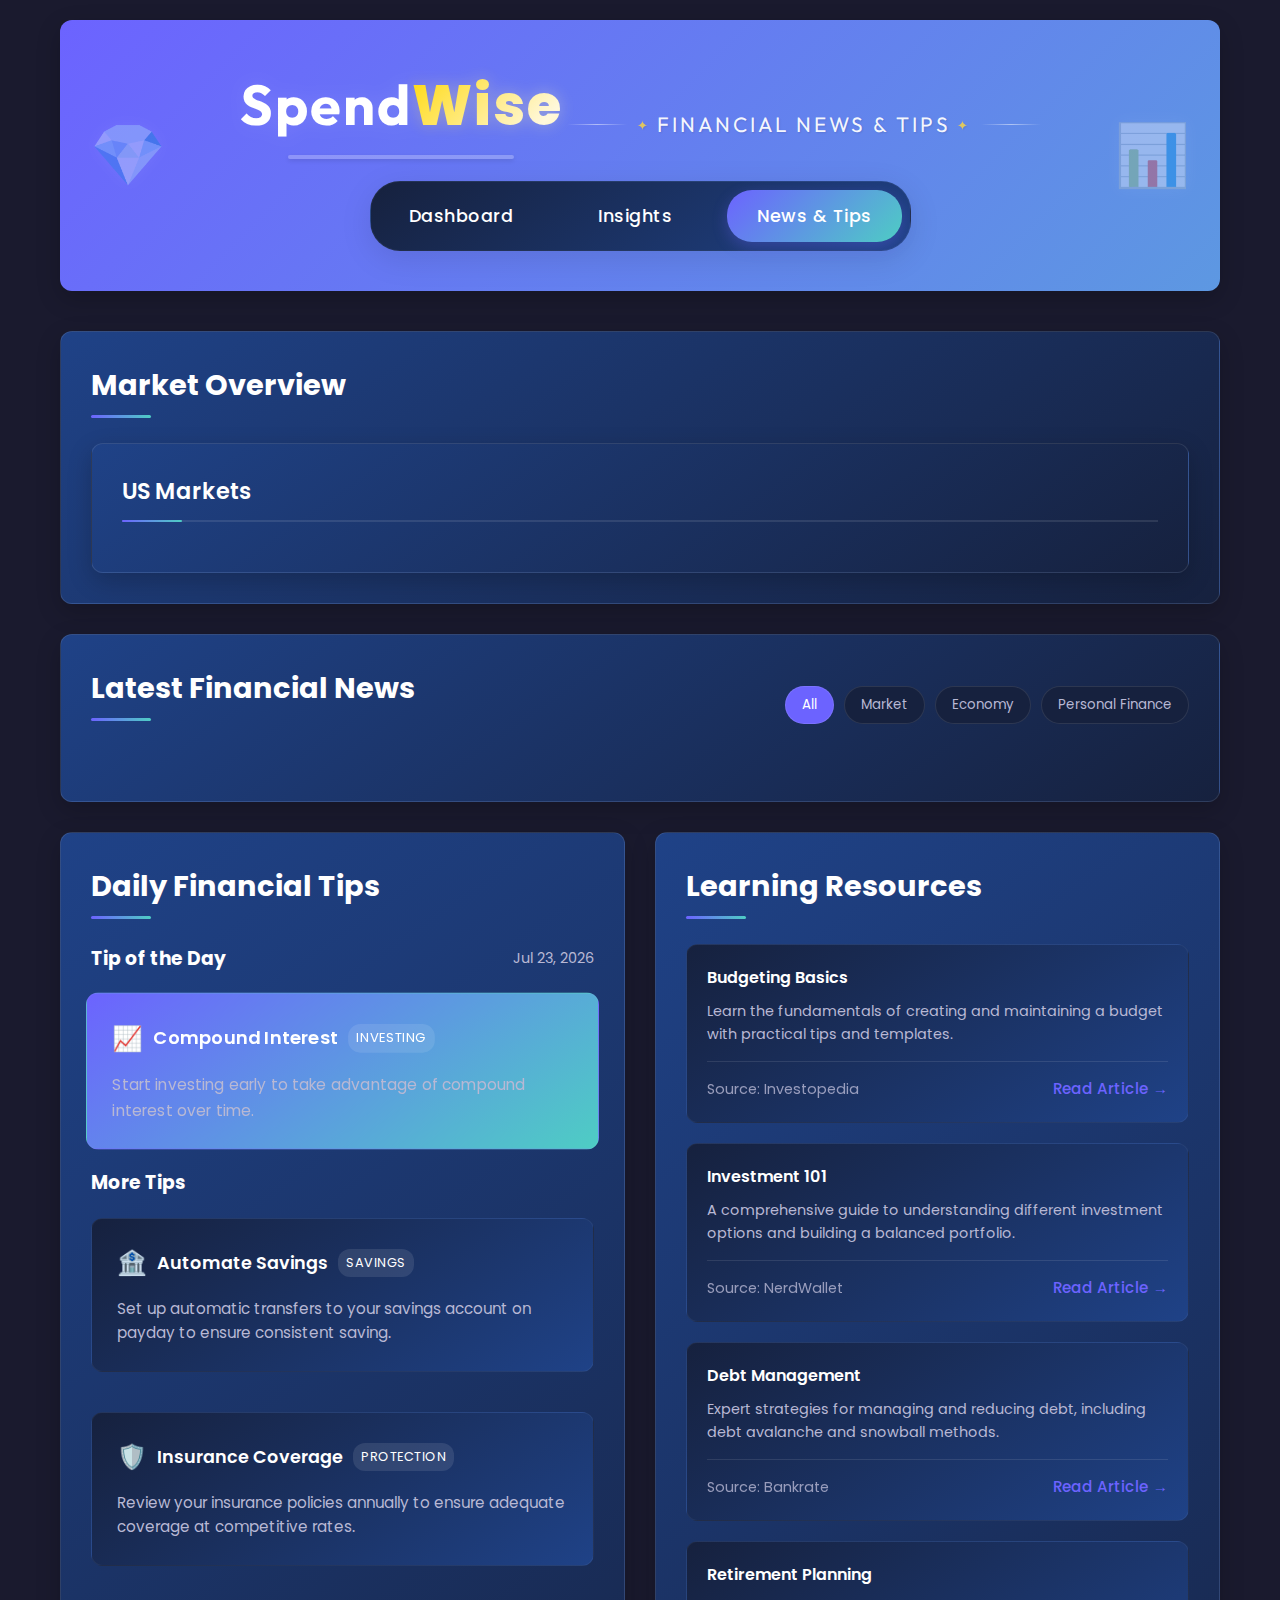
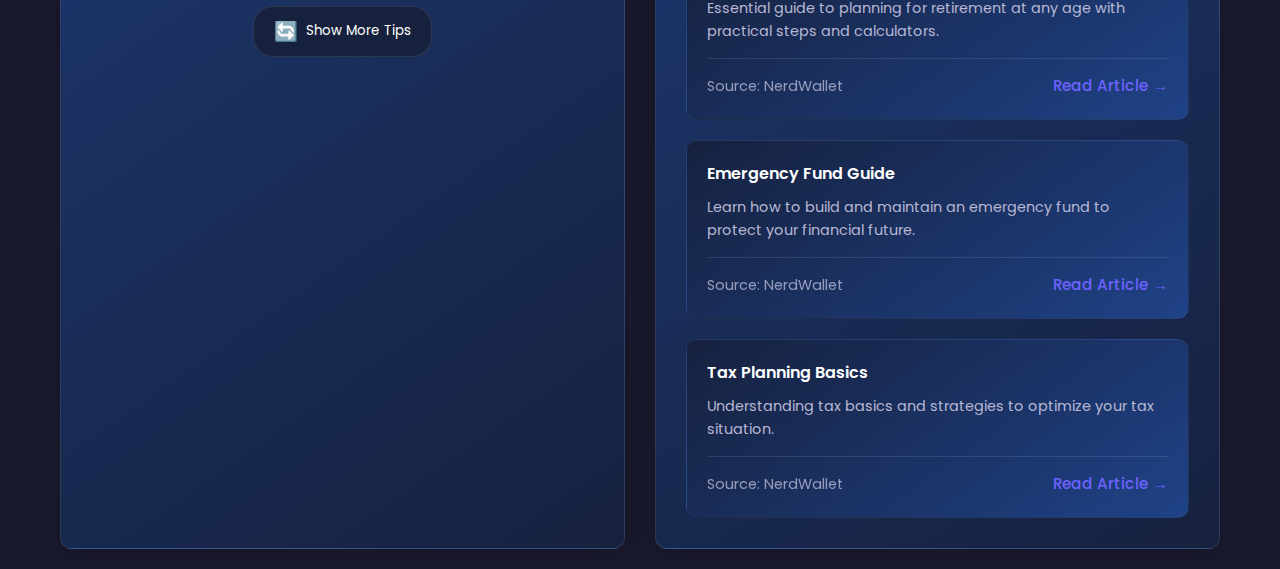
==== commit 0ed1d140: "Final Changes" ====
--- a/finance-news.html
+++ b/finance-news.html
@@ -1,81 +1,75 @@
-<!DOCTYPE html>
-<html lang="en">
-<head>
-    <meta charset="UTF-8">
-    <meta name="viewport" content="width=device-width, initial-scale=1.0">
-    <title>SpendWise - Financial News & Tips</title>
-    <link rel="preconnect" href="https://fonts.googleapis.com">
-    <link rel="preconnect" href="https://fonts.gstatic.com" crossorigin>
-    <link href="https://fonts.googleapis.com/css2?family=Outfit:wght@400;500;600;700&family=Poppins:wght@300;400;500;600;700&display=swap" rel="stylesheet">
-    <link rel="stylesheet" href="styles.css">
-    <link rel="stylesheet" href="finance-news.css">
-</head>
-<body>
-    <div class="container">
-        <header>
-            <h1>Spend<span class="wise-gradient" data-text="Wise">Wise</span></h1>
-            <div class="subtitle-container">
-                <p class="subtitle">Financial News & Tips</p>
-            </div>
-            <nav class="main-nav">
-                <a href="index.html" class="nav-link">Dashboard</a>
-                <a href="insights.html" class="nav-link">Insights</a>
-                <a href="finance-news.html" class="nav-link active">News & Tips</a>
-            </nav>
-        </header>
-
-        <div class="news-grid">
-            <!-- Market Overview Section -->
-            <div class="market-section">
-                <h2>Market Overview</h2>
-                <div class="market-indicators" id="marketIndicators">
-                    <!-- Market indicators will be added dynamically -->
-                </div>
-            </div>
-
-            <!-- Latest News Section -->
-            <div class="news-section">
-                <div class="section-header">
-                    <h2>Latest Financial News</h2>
-                    <div class="news-filters">
-                        <button class="filter-btn active" data-category="all">All</button>
-                        <button class="filter-btn" data-category="market">Market</button>
-                        <button class="filter-btn" data-category="economy">Economy</button>
-                        <button class="filter-btn" data-category="personal">Personal Finance</button>
-                    </div>
-                </div>
-                <div class="news-container" id="newsContainer">
-                    <!-- News articles will be added dynamically -->
-                </div>
-            </div>
-
-            <!-- Financial Tips Section -->
-            <div class="tips-section">
-                <h2>Daily Financial Tips</h2>
-                <div class="tips-carousel" id="tipsCarousel">
-                    <!-- Tips will be added dynamically -->
-                </div>
-            </div>
-
-            <!-- Learning Resources -->
-            <div class="resources-section">
-                <h2>Learning Resources</h2>
-                <div class="resources-grid" id="resourcesGrid">
-                    <!-- Resources will be added dynamically -->
-                </div>
-            </div>
-        </div>
-
-        <!-- Newsletter Subscription -->
-        <div class="newsletter-section">
-            <h2>Stay Updated</h2>
-            <p>Subscribe to our newsletter for daily financial tips and market updates</p>
-            <form id="newsletterForm" class="newsletter-form">
-                <input type="email" id="emailInput" placeholder="Enter your email" required>
-                <button type="submit" class="subscribe-btn">Subscribe</button>
-            </form>
-        </div>
-    </div>
-    <script src="finance-news.js"></script>
-</body>
+<!DOCTYPE html>
+<html lang="en">
+<head>
+    <meta charset="UTF-8">
+    <meta name="viewport" content="width=device-width, initial-scale=1.0">
+    <title>SpendWise - Financial News & Tips</title>
+    <link rel="icon" type="image/png" sizes="32x32" href="assets/favicon-32x32.png">
+    <link rel="icon" type="image/png" sizes="16x16" href="assets/favicon-16x16.png">
+    <link rel="apple-touch-icon" sizes="180x180" href="assets/apple-touch-icon.png">
+    <link rel="manifest" href="assets/site.webmanifest">
+    <link rel="preconnect" href="https://fonts.googleapis.com">
+    <link rel="preconnect" href="https://fonts.gstatic.com" crossorigin>
+    <link href="https://fonts.googleapis.com/css2?family=Outfit:wght@400;500;600;700&family=Poppins:wght@300;400;500;600;700&display=swap" rel="stylesheet">
+    <link rel="stylesheet" href="styles.css">
+    <link rel="stylesheet" href="finance-news.css">
+</head>
+<body>
+    <div class="container">
+        <header>
+            <h1>Spend<span class="wise-gradient" data-text="Wise">Wise</span></h1>
+            <div class="subtitle-container">
+                <p class="subtitle">Financial News & Tips</p>
+            </div>
+            <nav class="main-nav">
+                <a href="index.html" class="nav-link">Dashboard</a>
+                <a href="insights.html" class="nav-link">Insights</a>
+                <a href="finance-news.html" class="nav-link active">News & Tips</a>
+            </nav>
+        </header>
+
+        <div class="news-grid">
+            <!-- Market Overview Section -->
+            <div class="market-section">
+                <h2>Market Overview</h2>
+                <div class="market-indicators" id="marketIndicators">
+                    <!-- Market indicators will be added dynamically -->
+                </div>
+            </div>
+
+            <!-- Latest News Section -->
+            <div class="news-section">
+                <div class="section-header">
+                    <h2>Latest Financial News</h2>
+                    <div class="news-filters">
+                        <button class="filter-btn active" data-category="all">All</button>
+                        <button class="filter-btn" data-category="market">Market</button>
+                        <button class="filter-btn" data-category="economy">Economy</button>
+                        <button class="filter-btn" data-category="personal">Personal Finance</button>
+                    </div>
+                </div>
+                <div class="news-container" id="newsContainer">
+                    <!-- News articles will be added dynamically -->
+                </div>
+            </div>
+
+            <!-- Financial Tips Section -->
+            <div class="tips-section">
+                <h2>Daily Financial Tips</h2>
+                <div class="tips-carousel" id="tipsCarousel">
+                    <!-- Tips will be added dynamically -->
+                </div>
+            </div>
+
+            <!-- Learning Resources -->
+            <div class="resources-section">
+                <h2>Learning Resources</h2>
+                <div class="resources-grid" id="resourcesGrid">
+                    <!-- Resources will be added dynamically -->
+                </div>
+            </div>
+        </div>
+    </div>
+    <script src="finance-news.js"></script>
+</body>
 </html> --- a/finance-news.css
+++ b/finance-news.css
@@ -59,98 +59,139 @@
 
 .market-indicator {
     background: linear-gradient(145deg, var(--darker-bg), var(--card-bg));
+    border-radius: 12px;
     padding: 25px;
-    border-radius: var(--border-radius);
+    box-shadow: 0 4px 6px rgba(0, 0, 0, 0.1);
+    transition: transform 0.3s ease, box-shadow 0.3s ease;
     border: 1px solid rgba(255, 255, 255, 0.05);
-    transition: transform 0.3s ease, box-shadow 0.3s ease;
 }
 
 .market-indicator:hover {
     transform: translateY(-5px);
-    box-shadow: 0 8px 24px rgba(0, 0, 0, 0.2);
+    box-shadow: 0 8px 15px rgba(0, 0, 0, 0.2);
 }
 
 .indicator-header {
     display: flex;
     justify-content: space-between;
-    align-items: center;
-    margin-bottom: 15px;
+    align-items: flex-start;
+    margin-bottom: 20px;
+    padding-bottom: 15px;
+    border-bottom: 1px solid rgba(255, 255, 255, 0.1);
 }
 
 .indicator-title {
-    font-size: 1.1rem;
-    color: var(--text-primary);
-    font-weight: 600;
-    display: flex;
-    align-items: center;
-    gap: 10px;
-}
-
-.company-logo {
-    width: 24px;
-    height: 24px;
-    border-radius: 50%;
-    object-fit: cover;
+    font-size: 1.2rem;
+    font-weight: 600;
+    color: var(--text-primary);
+}
+
+.indicator-description {
+    font-size: 0.85rem;
+    color: var(--text-secondary);
+    margin-top: 6px;
+    font-weight: normal;
+    line-height: 1.4;
 }
 
 .indicator-symbol {
     font-size: 0.9rem;
     color: var(--text-secondary);
-    padding: 4px 8px;
     background: rgba(255, 255, 255, 0.1);
-    border-radius: 4px;
+    padding: 6px 12px;
+    border-radius: 6px;
+    font-weight: 500;
+}
+
+.indicator-main {
+    display: flex;
+    justify-content: space-between;
+    align-items: flex-start;
+    margin-bottom: 20px;
+}
+
+.price-section {
+    display: flex;
+    flex-direction: column;
+    gap: 8px;
 }
 
 .indicator-value {
-    font-size: 1.8rem;
+    font-size: 2rem;
     font-weight: 700;
     color: var(--text-primary);
-    margin: 15px 0;
-}
-
-.indicator-change {
+    letter-spacing: -0.5px;
+}
+
+.main-change {
     font-size: 1.1rem;
     font-weight: 600;
-    margin-bottom: 15px;
+    padding: 6px 12px;
+    border-radius: 6px;
+    display: inline-flex;
+    align-items: center;
+    gap: 4px;
+}
+
+.historical-changes {
+    display: flex;
+    gap: 12px;
+    align-items: center;
+}
+
+.change-item {
+    display: flex;
+    flex-direction: column;
+    align-items: center;
     padding: 8px 12px;
-    border-radius: 6px;
-    display: inline-block;
+    border-radius: 8px;
+    background: rgba(255, 255, 255, 0.05);
+    min-width: 80px;
+}
+
+.change-label {
+    font-size: 0.8rem;
+    color: var(--text-secondary);
+    margin-bottom: 4px;
+}
+
+.change-value {
+    font-size: 0.95rem;
+    font-weight: 600;
 }
 
 .change-positive {
-    color: var(--income-color);
-    background: rgba(46, 204, 113, 0.1);
+    color: #4caf50;
 }
 
 .change-negative {
-    color: var(--expense-color);
-    background: rgba(231, 76, 60, 0.1);
+    color: #f44336;
 }
 
 .indicator-details {
     display: grid;
     grid-template-columns: repeat(3, 1fr);
-    gap: 10px;
-    margin-top: 15px;
-    padding-top: 15px;
+    gap: 15px;
+    padding-top: 20px;
     border-top: 1px solid rgba(255, 255, 255, 0.1);
 }
 
 .detail-item {
     display: flex;
     flex-direction: column;
-    gap: 5px;
-}
-
-.detail-item span:first-child {
+    gap: 6px;
+}
+
+.detail-label {
     font-size: 0.85rem;
     color: var(--text-secondary);
-}
-
-.detail-item span:last-child {
+    font-weight: 500;
+}
+
+.detail-value {
     font-size: 1rem;
     color: var(--text-primary);
-    font-weight: 500;
+    font-weight: 600;
 }
 
 /* News Section */
@@ -204,6 +245,29 @@
     max-height: 600px;
     overflow-y: auto;
     padding-right: 10px;
+    scrollbar-width: thin;  /* For Firefox */
+    scrollbar-color: rgba(255, 255, 255, 0.1) transparent;  /* For Firefox */
+}
+
+/* Webkit scrollbar styles (Chrome, Safari, Edge) */
+.news-container::-webkit-scrollbar {
+    width: 6px;
+    background-color: transparent;
+}
+
+.news-container::-webkit-scrollbar-track {
+    background-color: transparent;
+    border-radius: 10px;
+}
+
+.news-container::-webkit-scrollbar-thumb {
+    background-color: rgba(255, 255, 255, 0.1);
+    border-radius: 10px;
+    transition: background-color 0.3s ease;
+}
+
+.news-container::-webkit-scrollbar-thumb:hover {
+    background-color: rgba(255, 255, 255, 0.2);
 }
 
 .news-item {
@@ -413,6 +477,20 @@
 
     .market-indicators {
         grid-template-columns: 1fr;
+    }
+
+    .indicator-main {
+        flex-direction: column;
+        gap: 20px;
+    }
+
+    .historical-changes {
+        width: 100%;
+        justify-content: space-between;
+    }
+
+    .change-item {
+        flex: 1;
     }
 }
 
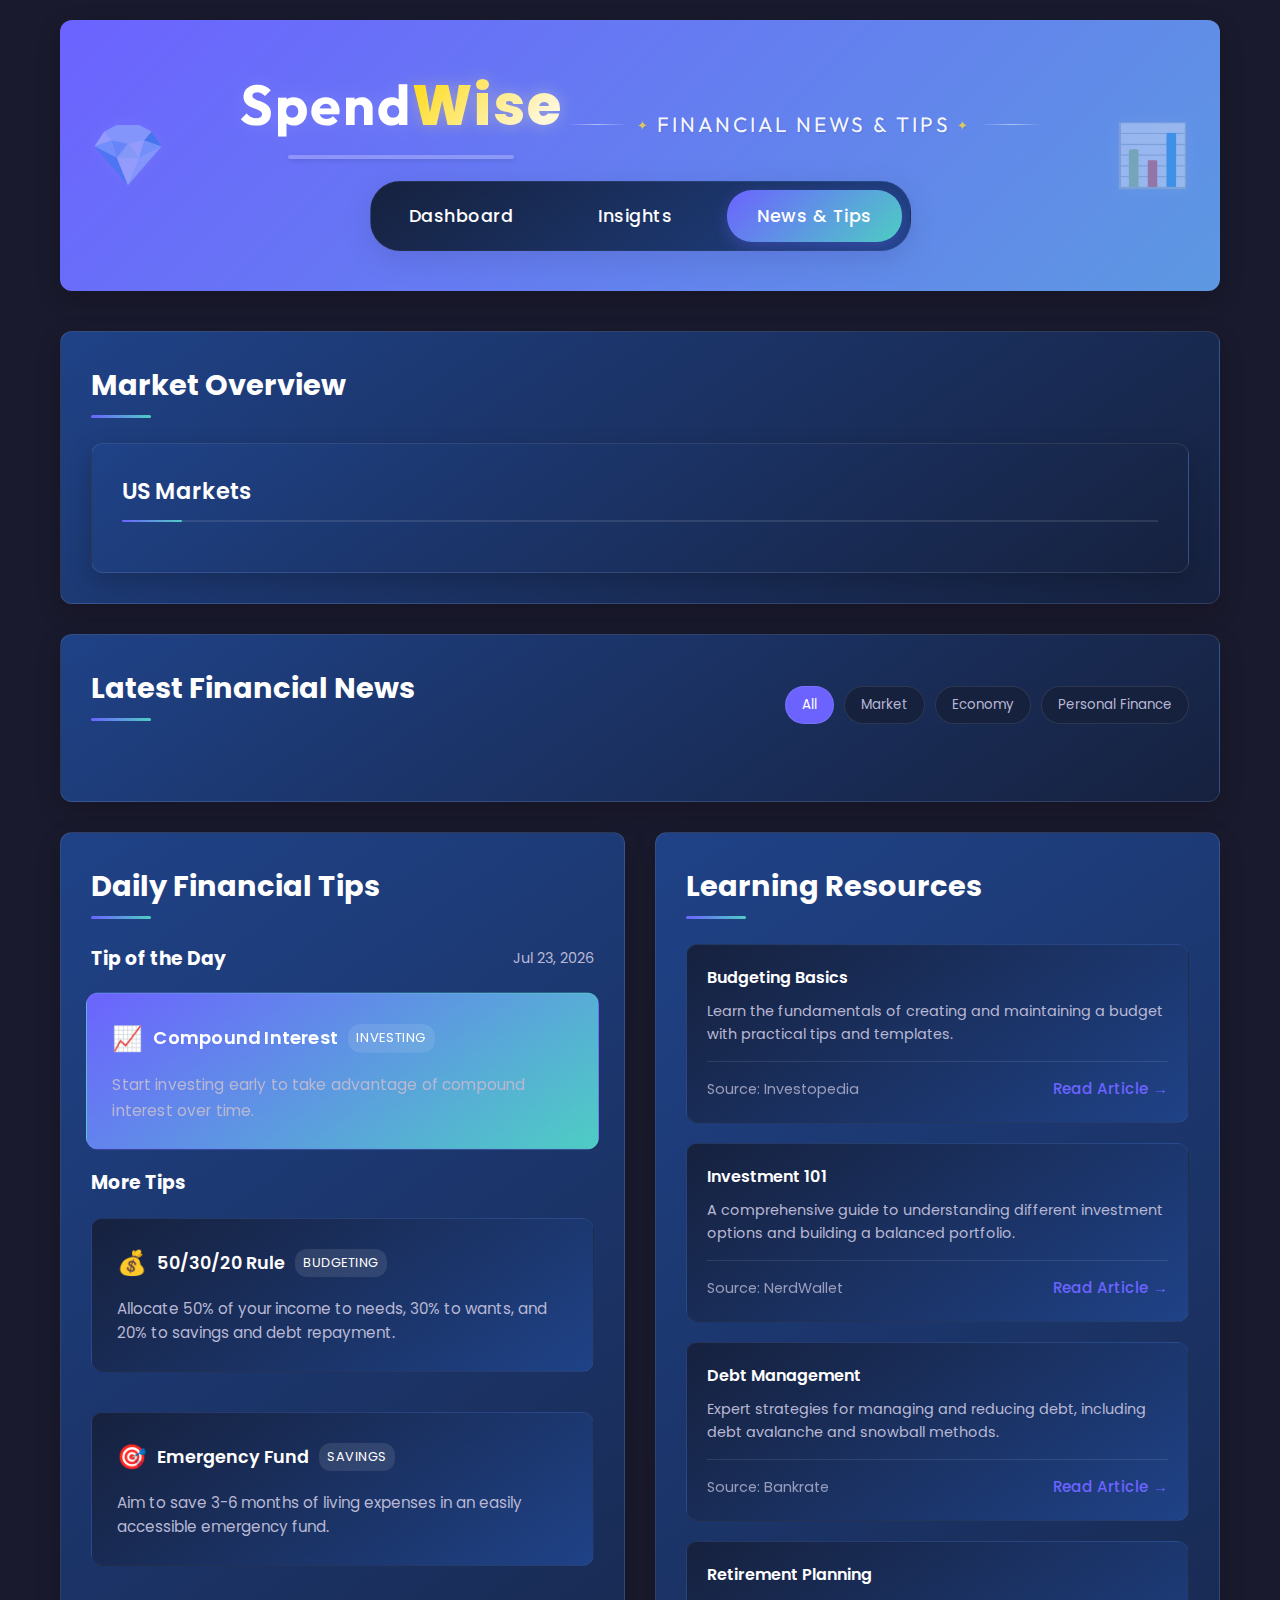
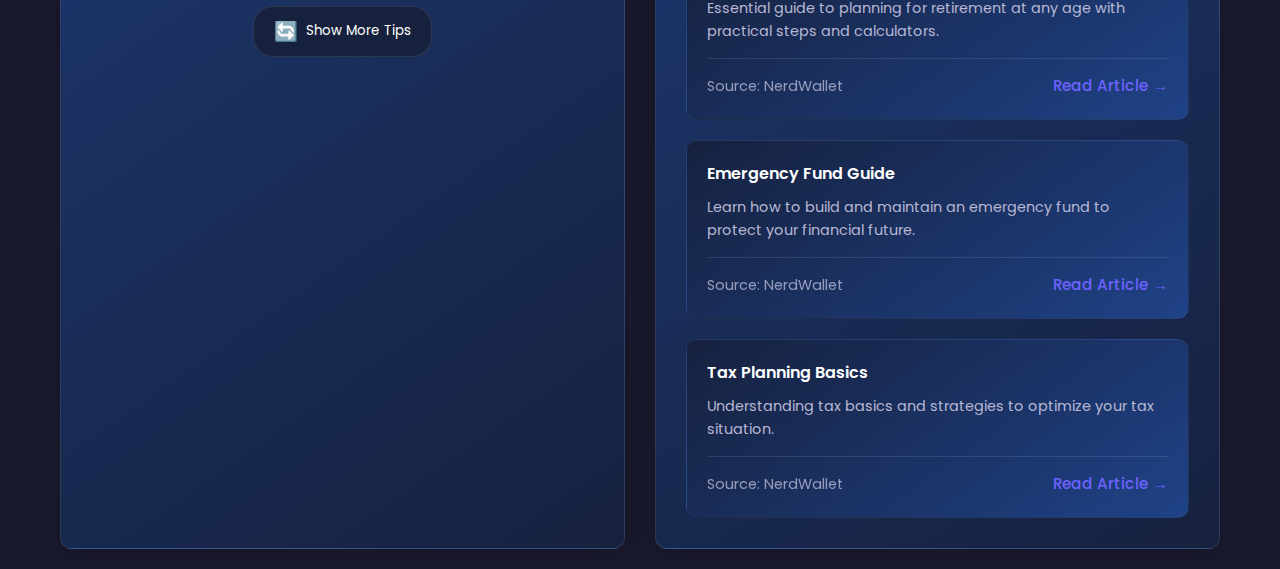
==== commit 9b88b9b8: "Completed 🥳🥳" ====
--- a/finance-news.html
+++ b/finance-news.html
@@ -4,10 +4,11 @@
     <meta charset="UTF-8">
     <meta name="viewport" content="width=device-width, initial-scale=1.0">
     <title>SpendWise - Financial News & Tips</title>
-    <link rel="icon" type="image/png" sizes="32x32" href="assets/favicon-32x32.png">
-    <link rel="icon" type="image/png" sizes="16x16" href="assets/favicon-16x16.png">
-    <link rel="apple-touch-icon" sizes="180x180" href="assets/apple-touch-icon.png">
+    <link rel="icon" type="image/svg+xml" href="assets/favicon.svg">
+    <link rel="alternate icon" type="image/png" href="assets/favicon.png">
+    <link rel="apple-touch-icon" href="assets/apple-touch-icon.png">
     <link rel="manifest" href="assets/site.webmanifest">
+    <meta name="theme-color" content="#6c63ff">
     <link rel="preconnect" href="https://fonts.googleapis.com">
     <link rel="preconnect" href="https://fonts.gstatic.com" crossorigin>
     <link href="https://fonts.googleapis.com/css2?family=Outfit:wght@400;500;600;700&family=Poppins:wght@300;400;500;600;700&display=swap" rel="stylesheet">
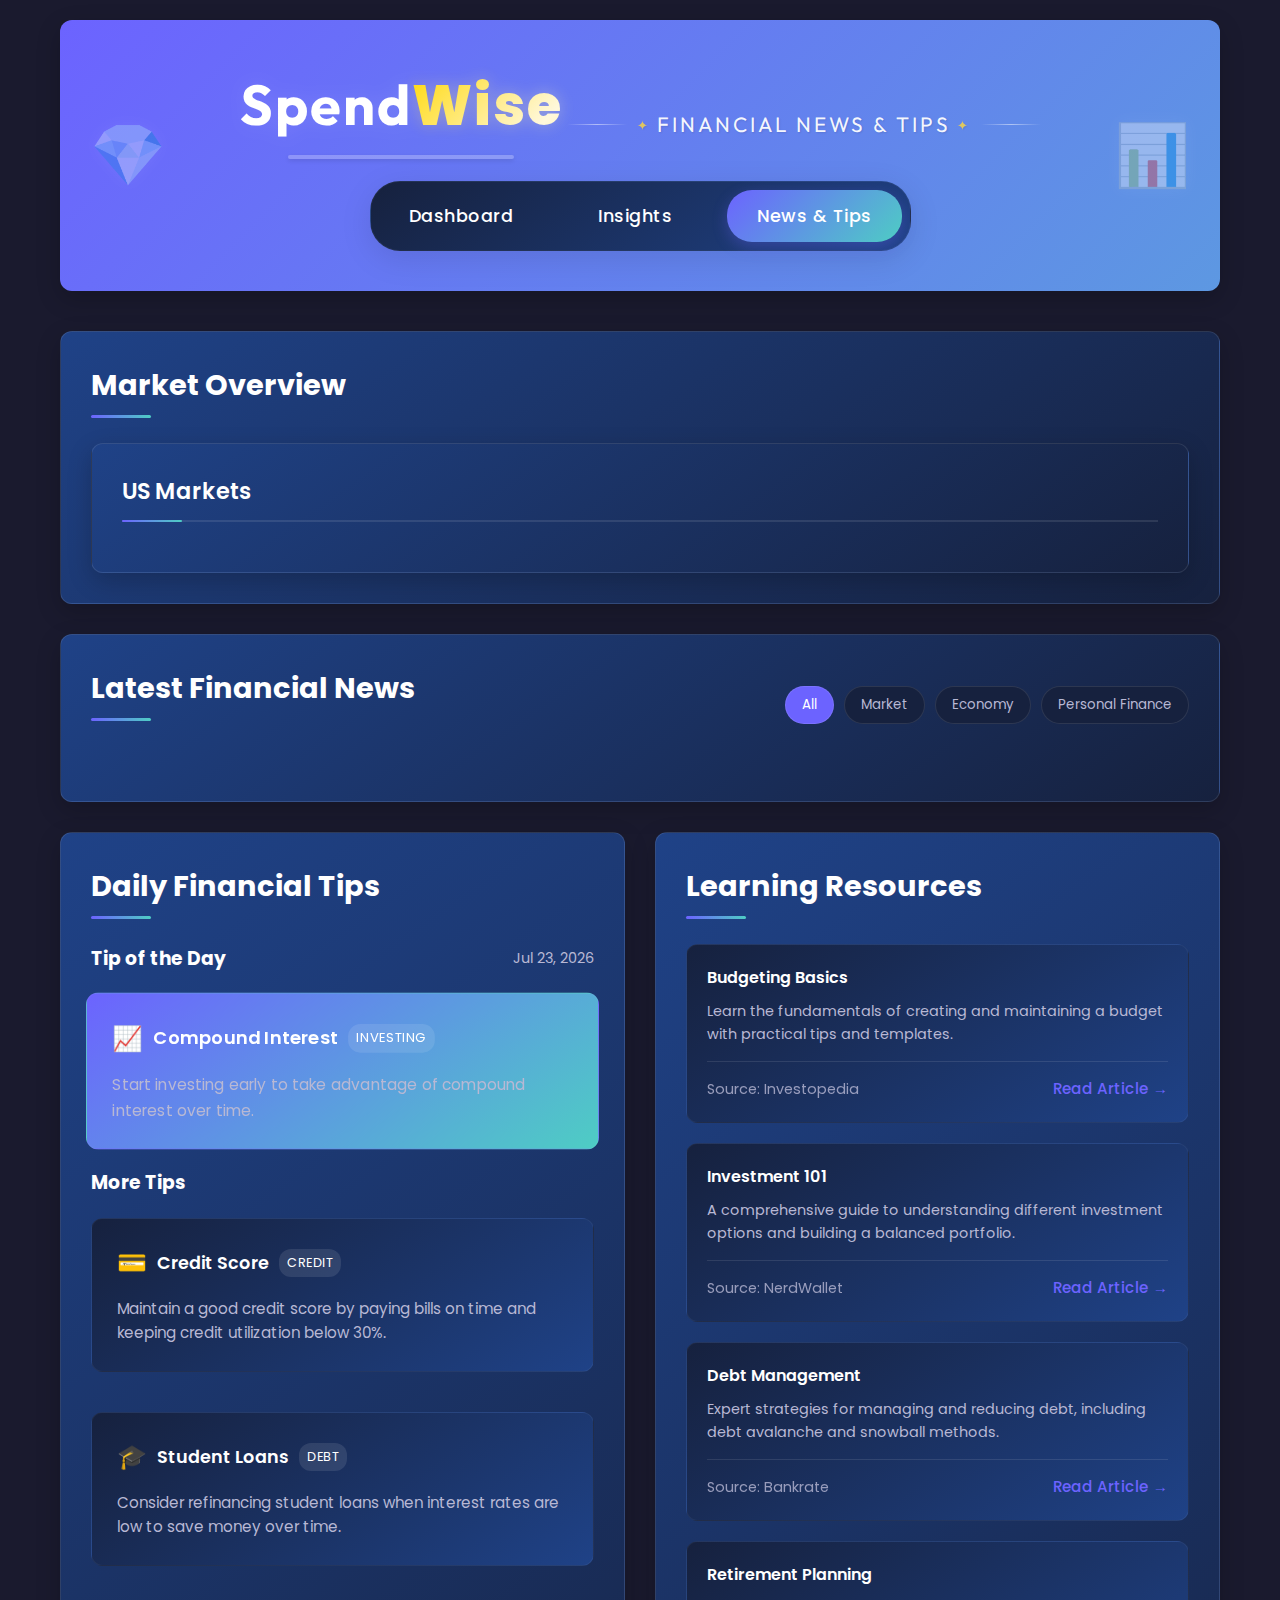
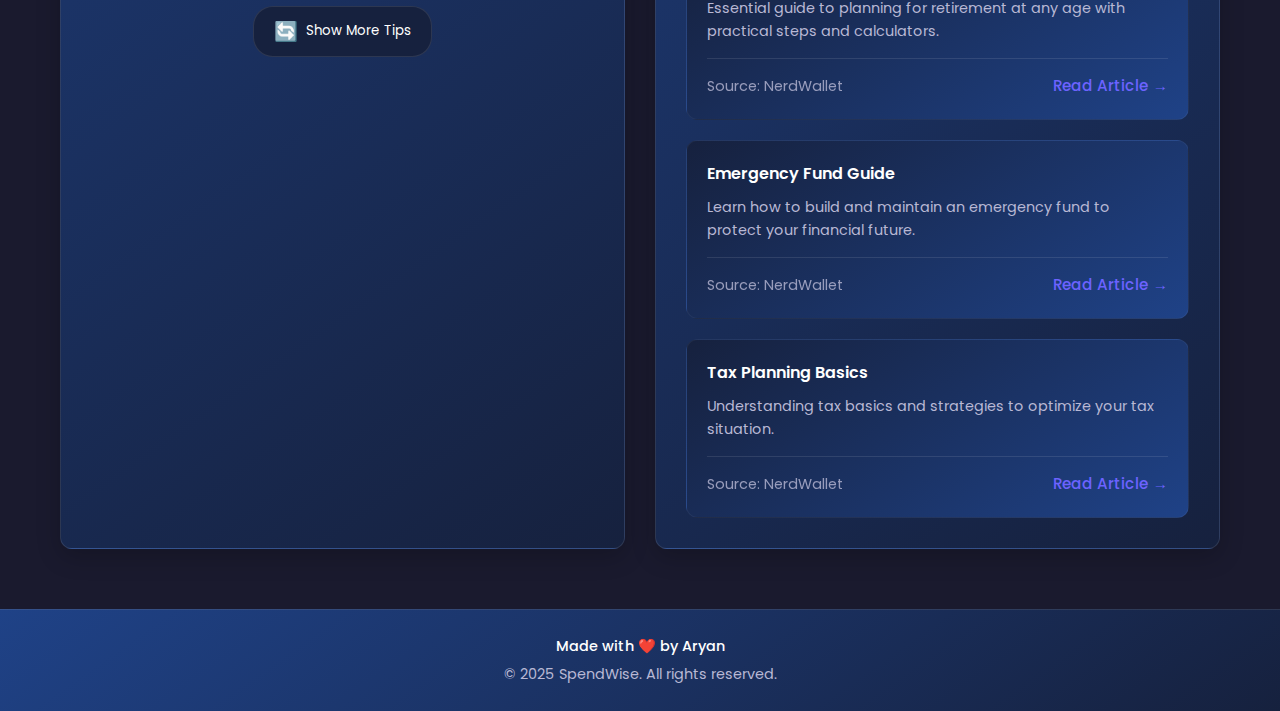
==== commit 822dc96d: "Add files via upload" ====
--- a/finance-news.html
+++ b/finance-news.html
@@ -71,6 +71,12 @@
             </div>
         </div>
     </div>
+    <footer class="footer">
+        <div class="footer-content">
+            <p>Made with ❤️ by Aryan</p>
+            <p>© 2025 SpendWise. All rights reserved.</p>
+        </div>
+    </footer>
     <script src="finance-news.js"></script>
 </body>
 </html> --- a/styles.css
+++ b/styles.css
@@ -1221,3 +1221,38 @@
     border-radius: var(--border-radius);
     padding: 10px;
 }
+
+/* Footer Styles */
+.footer {
+    margin-top: 40px;
+    padding: 20px 0;
+    background: linear-gradient(145deg, var(--card-bg), var(--darker-bg));
+    border-top: 1px solid rgba(255, 255, 255, 0.1);
+}
+
+.footer-content {
+    text-align: center;
+    color: var(--text-secondary);
+}
+
+.footer-content p {
+    margin: 5px 0;
+    font-size: 0.9rem;
+}
+
+.footer-content p:first-child {
+    color: var(--text-primary);
+    font-weight: 500;
+}
+
+/* Responsive footer */
+@media (max-width: 768px) {
+    .footer {
+        margin-top: 30px;
+        padding: 15px 0;
+    }
+    
+    .footer-content p {
+        font-size: 0.85rem;
+    }
+}
